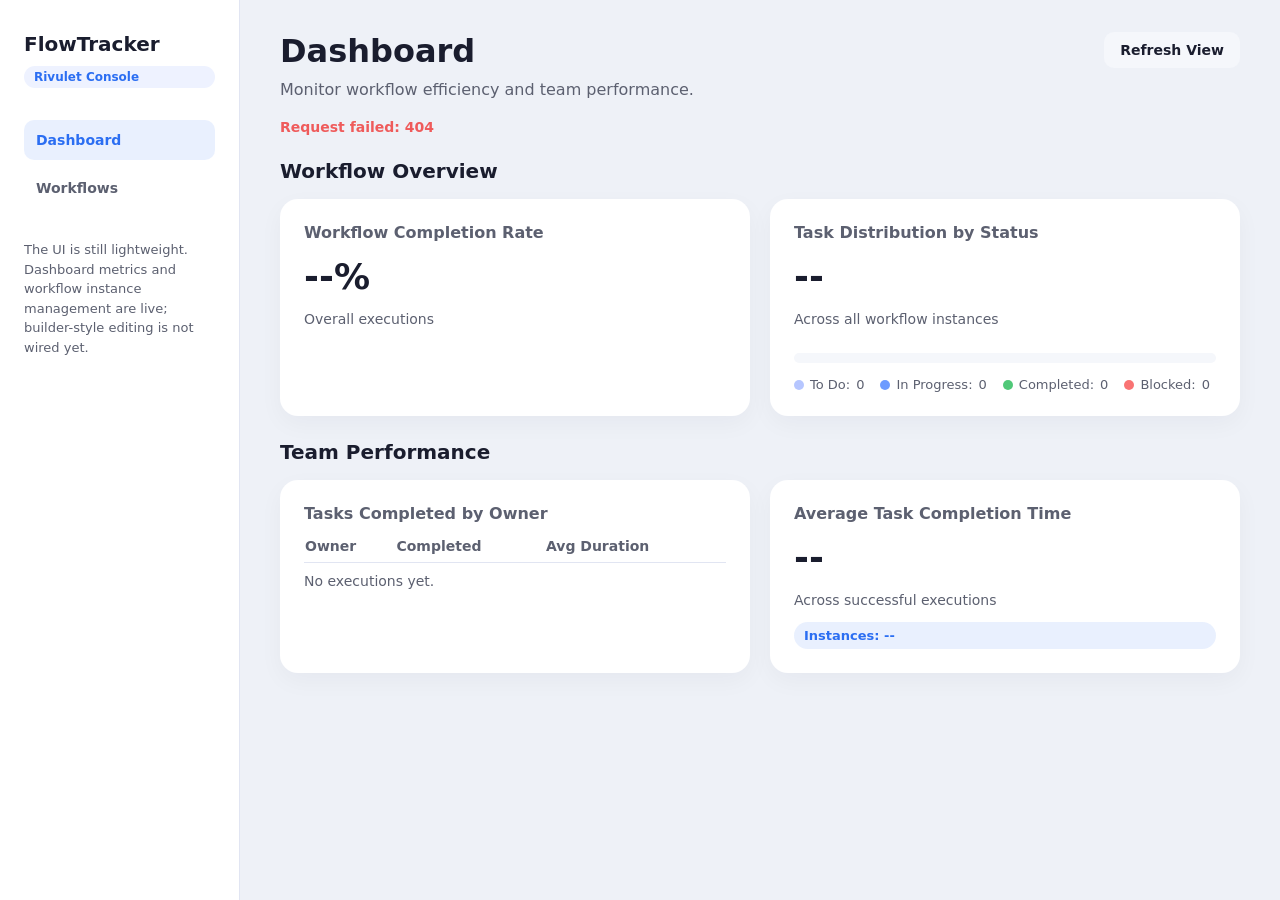
==== apps/frontend/index.html @ da8df1c7 "Add persisted workflows, run history, and schedules Introduce file-backed workflow versioning, persi" ====
<!DOCTYPE html>
<html lang="en">
  <head>
    <meta charset="utf-8" />
    <meta name="viewport" content="width=device-width, initial-scale=1" />
    <title>FlowTracker</title>
    <style>
      :root {
        color-scheme: light;
        font-family: "Inter", system-ui, -apple-system, BlinkMacSystemFont, "Segoe UI", sans-serif;
        --surface: #ffffff;
        --surface-muted: #f5f7fb;
        --surface-subtle: #eef2ff;
        --text-primary: #1a1d2e;
        --text-secondary: #5c6070;
        --accent: #2b6ef2;
        --accent-dark: #214ec4;
        --success: #20c08b;
        --danger: #ef5b5b;
        --warning: #c6821a;
        --border: #e1e5f2;
        --shadow: 0 8px 24px rgba(15, 23, 42, 0.04);
      }

      * {
        box-sizing: border-box;
      }

      body {
        margin: 0;
        background: #eef1f7;
        color: var(--text-primary);
      }

      button,
      input,
      textarea {
        font: inherit;
      }

      .app {
        display: grid;
        grid-template-columns: 240px 1fr;
        min-height: 100vh;
      }

      aside {
        padding: 32px 24px;
        background: var(--surface);
        border-right: 1px solid var(--border);
        display: flex;
        flex-direction: column;
        gap: 32px;
      }

      .logo {
        font-size: 20px;
        font-weight: 700;
      }

      .tag {
        display: inline-flex;
        align-items: center;
        border-radius: 999px;
        padding: 4px 10px;
        font-size: 12px;
        font-weight: 600;
        background: var(--surface-subtle);
        color: var(--accent);
      }

      nav {
        display: flex;
        flex-direction: column;
        gap: 8px;
      }

      .nav-button {
        border: 0;
        border-radius: 10px;
        padding: 12px;
        background: transparent;
        color: var(--text-secondary);
        text-align: left;
        font-weight: 600;
        cursor: pointer;
      }

      .nav-button.active {
        background: rgba(43, 110, 242, 0.1);
        color: var(--accent);
      }

      .nav-note {
        color: var(--text-secondary);
        font-size: 13px;
        line-height: 1.5;
      }

      .content {
        padding: 32px 40px;
        display: flex;
        flex-direction: column;
        gap: 24px;
      }

      header {
        display: flex;
        flex-direction: column;
        gap: 10px;
      }

      header h1 {
        margin: 0;
        font-size: 32px;
      }

      header p {
        margin: 0;
        color: var(--text-secondary);
      }

      .toolbar {
        display: flex;
        justify-content: space-between;
        align-items: flex-start;
        gap: 16px;
      }

      .toolbar-actions {
        display: flex;
        gap: 12px;
        align-items: center;
      }

      .view {
        display: none;
        flex-direction: column;
        gap: 24px;
      }

      .view.active {
        display: flex;
      }

      .section {
        display: flex;
        flex-direction: column;
        gap: 16px;
      }

      .section-title {
        display: flex;
        justify-content: space-between;
        align-items: center;
        gap: 12px;
      }

      .section-title h2 {
        margin: 0;
        font-size: 20px;
      }

      .card-grid {
        display: grid;
        gap: 20px;
        grid-template-columns: repeat(auto-fit, minmax(280px, 1fr));
      }

      .card {
        background: var(--surface);
        border-radius: 18px;
        padding: 24px;
        box-shadow: var(--shadow);
        display: flex;
        flex-direction: column;
        gap: 14px;
      }

      .card h3,
      .card h4 {
        margin: 0;
      }

      .card h3 {
        font-size: 16px;
        color: var(--text-secondary);
        font-weight: 600;
      }

      .metric {
        font-size: 36px;
        font-weight: 700;
      }

      .trend {
        display: inline-flex;
        align-items: center;
        gap: 4px;
        font-size: 14px;
        font-weight: 600;
      }

      .trend.positive {
        color: var(--success);
      }

      .trend.negative {
        color: var(--danger);
      }

      .distribution-bar {
        margin-top: 12px;
        height: 10px;
        background: var(--surface-muted);
        border-radius: 999px;
        overflow: hidden;
        display: flex;
      }

      .distribution-segment {
        height: 100%;
      }

      .segment-todo {
        background: #b6c6ff;
      }

      .segment-in-progress {
        background: #6d9bff;
      }

      .segment-completed {
        background: #50c878;
      }

      .segment-blocked {
        background: #f97373;
      }

      .distribution-legend {
        display: flex;
        gap: 16px;
        flex-wrap: wrap;
        font-size: 13px;
      }

      .legend-item {
        display: flex;
        align-items: center;
        gap: 6px;
        color: var(--text-secondary);
      }

      .legend-color {
        width: 10px;
        height: 10px;
        border-radius: 50%;
      }

      .status-pill {
        display: inline-flex;
        align-items: center;
        gap: 6px;
        font-size: 13px;
        padding: 6px 10px;
        border-radius: 999px;
        font-weight: 600;
        background: rgba(43, 110, 242, 0.1);
        color: var(--accent);
      }

      .status-pill.success {
        background: rgba(32, 192, 139, 0.12);
        color: var(--success);
      }

      .status-pill.danger {
        background: rgba(239, 91, 91, 0.12);
        color: var(--danger);
      }

      .status-pill.warning {
        background: rgba(198, 130, 26, 0.14);
        color: var(--warning);
      }

      .timestamp,
      .subtext {
        color: var(--text-secondary);
        font-size: 14px;
      }

      .error {
        color: var(--danger);
        font-size: 14px;
        font-weight: 600;
      }

      .helper {
        color: var(--text-secondary);
        font-size: 13px;
        line-height: 1.5;
      }

      .button-row {
        display: flex;
        gap: 10px;
        flex-wrap: wrap;
      }

      button {
        cursor: pointer;
        background: var(--accent);
        color: var(--surface);
        border: none;
        border-radius: 10px;
        padding: 10px 16px;
        font-size: 14px;
        font-weight: 600;
        transition: background 0.2s ease-in-out;
      }

      button:hover {
        background: var(--accent-dark);
      }

      button.secondary {
        background: var(--surface-muted);
        color: var(--text-primary);
      }

      button.secondary:hover {
        background: #e8ebf5;
      }

      button.danger {
        background: var(--danger);
      }

      button.danger:hover {
        background: #d44a4a;
      }

      button:disabled {
        opacity: 0.6;
        cursor: not-allowed;
      }

      table {
        width: 100%;
        border-collapse: collapse;
        font-size: 14px;
      }

      th {
        text-align: left;
        color: var(--text-secondary);
        font-weight: 600;
        padding-bottom: 8px;
      }

      td {
        padding: 10px 0;
        border-top: 1px solid var(--border);
        vertical-align: top;
      }

      .list {
        display: flex;
        flex-direction: column;
        gap: 10px;
      }

      .list-item {
        border: 1px solid var(--border);
        border-radius: 14px;
        background: var(--surface);
        padding: 14px 16px;
        display: flex;
        justify-content: space-between;
        align-items: flex-start;
        gap: 12px;
        cursor: pointer;
      }

      .list-item.selected {
        border-color: var(--accent);
        background: rgba(43, 110, 242, 0.06);
      }

      .list-item-title {
        margin: 0;
        font-size: 15px;
        font-weight: 700;
      }

      .list-item-meta {
        color: var(--text-secondary);
        font-size: 13px;
        margin-top: 4px;
        word-break: break-all;
      }

      .stack {
        display: flex;
        flex-direction: column;
        gap: 10px;
      }

      .split-layout {
        display: grid;
        grid-template-columns: minmax(320px, 0.95fr) minmax(360px, 1.05fr);
        gap: 20px;
      }

      .field {
        display: flex;
        flex-direction: column;
        gap: 8px;
      }

      .field label {
        font-size: 13px;
        font-weight: 600;
        color: var(--text-secondary);
      }

      input,
      textarea {
        width: 100%;
        border: 1px solid var(--border);
        border-radius: 10px;
        padding: 10px 12px;
        background: var(--surface);
        color: var(--text-primary);
      }

      textarea,
      pre {
        min-height: 220px;
      }

      pre {
        margin: 0;
        border-radius: 12px;
        background: #111827;
        color: #e5eefc;
        padding: 16px;
        overflow: auto;
        font-size: 13px;
        line-height: 1.5;
      }

      .detail-grid {
        display: grid;
        grid-template-columns: repeat(auto-fit, minmax(180px, 1fr));
        gap: 12px;
      }

      .detail-stat {
        border: 1px solid var(--border);
        border-radius: 12px;
        padding: 12px;
        background: var(--surface-muted);
      }

      .detail-stat strong {
        display: block;
        font-size: 18px;
        margin-top: 4px;
      }

      .detail-stat code {
        font-size: 12px;
        word-break: break-all;
      }

      .empty-state {
        border: 1px dashed var(--border);
        border-radius: 14px;
        padding: 18px;
        color: var(--text-secondary);
        background: var(--surface-muted);
      }

      .status-stack {
        display: flex;
        gap: 10px;
        align-items: center;
        flex-wrap: wrap;
      }

      .result-grid {
        display: grid;
        grid-template-columns: repeat(auto-fit, minmax(220px, 1fr));
        gap: 12px;
      }

      .result-card {
        border: 1px solid var(--border);
        border-radius: 12px;
        padding: 14px;
        background: var(--surface);
        display: flex;
        flex-direction: column;
        gap: 8px;
      }

      .result-card h4 {
        margin: 0;
        font-size: 14px;
      }

      .result-card .meta {
        color: var(--text-secondary);
        font-size: 12px;
      }

      .result-card code {
        font-size: 12px;
        word-break: break-all;
      }

      .mini-pre {
        min-height: 0;
        max-height: 220px;
        font-size: 12px;
      }

      @media (max-width: 1080px) {
        .split-layout {
          grid-template-columns: 1fr;
        }
      }

      @media (max-width: 960px) {
        .app {
          grid-template-columns: 1fr;
        }

        aside {
          flex-direction: column;
        }

        .content {
          padding: 24px;
        }

        .toolbar {
          flex-direction: column;
          align-items: stretch;
        }

        .toolbar-actions {
          justify-content: flex-start;
          flex-wrap: wrap;
        }
      }
    </style>
  </head>
  <body>
    <div class="app">
      <aside>
        <div class="stack">
          <div class="logo">FlowTracker</div>
          <span class="tag">Rivulet Console</span>
        </div>
        <nav>
          <button class="nav-button active" type="button" data-view="dashboard">Dashboard</button>
          <button class="nav-button" type="button" data-view="workflows">Workflows</button>
        </nav>
        <div class="nav-note">
          The UI is still lightweight. Dashboard metrics and workflow instance management are live;
          builder-style editing is not wired yet.
        </div>
      </aside>

      <main class="content">
        <header>
          <div class="toolbar">
            <div class="stack">
              <h1 id="pageTitle">Dashboard</h1>
              <p id="pageSubtitle">Monitor workflow efficiency and team performance.</p>
            </div>
            <div class="toolbar-actions">
              <button type="button" class="secondary" id="refreshCurrentView">Refresh View</button>
            </div>
          </div>
          <p class="timestamp" id="lastUpdated"></p>
          <p class="error" id="errorMessage" hidden></p>
        </header>

        <section class="view active" id="view-dashboard">
          <section class="section">
            <div class="section-title">
              <h2>Workflow Overview</h2>
            </div>
            <div class="card-grid">
              <div class="card">
                <h3>Workflow Completion Rate</h3>
                <span class="metric" id="completionRate">--%</span>
                <span class="subtext">
                  Overall executions
                  <span class="trend positive" id="completionTrend" hidden></span>
                </span>
              </div>
              <div class="card">
                <h3>Task Distribution by Status</h3>
                <span class="metric" id="totalTasks">--</span>
                <span class="subtext">Across all workflow instances</span>
                <div class="distribution-bar" id="taskDistributionBar"></div>
                <div class="distribution-legend">
                  <div class="legend-item">
                    <span class="legend-color segment-todo"></span>
                    To Do: <span data-status="todo">0</span>
                  </div>
                  <div class="legend-item">
                    <span class="legend-color segment-in-progress"></span>
                    In Progress: <span data-status="in_progress">0</span>
                  </div>
                  <div class="legend-item">
                    <span class="legend-color segment-completed"></span>
                    Completed: <span data-status="completed">0</span>
                  </div>
                  <div class="legend-item">
                    <span class="legend-color segment-blocked"></span>
                    Blocked: <span data-status="blocked">0</span>
                  </div>
                </div>
              </div>
            </div>
          </section>

          <section class="section">
            <div class="section-title">
              <h2>Team Performance</h2>
            </div>
            <div class="card-grid">
              <div class="card">
                <h3>Tasks Completed by Owner</h3>
                <table>
                  <thead>
                    <tr>
                      <th>Owner</th>
                      <th>Completed</th>
                      <th>Avg Duration</th>
                    </tr>
                  </thead>
                  <tbody id="teamTableBody">
                    <tr>
                      <td colspan="3" class="subtext">No executions yet.</td>
                    </tr>
                  </tbody>
                </table>
              </div>
              <div class="card">
                <h3>Average Task Completion Time</h3>
                <span class="metric" id="averageCompletion">--</span>
                <span class="subtext">
                  Across successful executions
                  <span class="trend negative" id="averageTrend" hidden></span>
                </span>
                <div class="status-pill" id="instanceSummary">Instances: --</div>
              </div>
            </div>
          </section>
        </section>

        <section class="view" id="view-workflows">
          <section class="section">
            <div class="section-title">
              <h2>Workflow Files And Instances</h2>
              <span class="helper">Create managed instances from files in <code>data/workflows</code>.</span>
            </div>

            <div class="split-layout">
              <div class="stack">
                <div class="card">
                  <div class="section-title">
                    <h3>Available Workflow Files</h3>
                    <button type="button" class="secondary" id="refreshWorkflows">Refresh Files</button>
                  </div>
                  <div class="helper">
                    These files are discovered from the backend at runtime. Selecting one will prefill
                    the instance creation form.
                  </div>
                  <div class="list" id="workflowFilesList">
                    <div class="empty-state">Loading workflow files...</div>
                  </div>
                </div>

                <div class="card">
                  <h3>Create Instance</h3>
                  <div class="field">
                    <label for="workflowPathInput">Workflow File Path</label>
                    <input
                      id="workflowPathInput"
                      type="text"
                      placeholder="data/workflows/template_http_to_ollama.json"
                    />
                  </div>
                  <div class="button-row">
                    <button type="button" id="createInstanceButton">Create Instance</button>
                  </div>
                </div>

                <div class="card">
                  <div class="section-title">
                    <h3>Schedules</h3>
                    <button type="button" class="secondary" id="refreshSchedules">Refresh Schedules</button>
                  </div>
                  <div class="helper">
                    Create interval schedules for persisted workflows. Scheduled runs are written to run history.
                  </div>
                  <div class="field">
                    <label for="scheduleWorkflowIdInput">Persisted Workflow ID</label>
                    <input id="scheduleWorkflowIdInput" type="text" placeholder="daily-report" />
                  </div>
                  <div class="detail-grid">
                    <div class="field">
                      <label for="scheduleVersionInput">Version</label>
                      <input id="scheduleVersionInput" type="number" min="0" placeholder="0 = active" />
                    </div>
                    <div class="field">
                      <label for="scheduleIntervalInput">Interval Seconds</label>
                      <input id="scheduleIntervalInput" type="number" min="1" value="3600" />
                    </div>
                  </div>
                  <div class="field">
                    <label for="schedulePayloadInput">Schedule Input</label>
                    <textarea id="schedulePayloadInput" placeholder='{"start":[{"trigger":"schedule"}]}'></textarea>
                  </div>
                  <div class="button-row">
                    <button type="button" id="createScheduleButton">Create Schedule</button>
                  </div>
                  <div class="list" id="schedulesList">
                    <div class="empty-state">No schedules yet.</div>
                  </div>
                </div>

                <div class="card">
                  <div class="section-title">
                    <h3>Enqueue Input</h3>
                    <button type="button" class="secondary" id="loadSampleInputButton">Load Sample</button>
                  </div>
                  <div class="helper">
                    Send JSON in the API shape expected by <code>/instances/:id/enqueue</code>:
                    <code>{ "data": { "nodeId": [{...}] } }</code>
                  </div>
                  <div class="field">
                    <label for="enqueuePayloadInput">Payload</label>
                    <textarea id="enqueuePayloadInput" placeholder='{"data":{"echo1":[{"message":"hello"}]}}'></textarea>
                  </div>
                  <div class="button-row">
                    <button type="button" id="enqueueButton">Enqueue Run</button>
                  </div>
                </div>
              </div>

              <div class="stack">
                <div class="card">
                  <div class="section-title">
                    <h3>Instances</h3>
                    <button type="button" class="secondary" id="refreshInstances">Refresh Instances</button>
                  </div>
                  <div class="list" id="instancesList">
                    <div class="empty-state">No instances yet.</div>
                  </div>
                </div>

                <div class="card">
                  <div class="section-title">
                    <h3>Selected Instance</h3>
                    <div class="button-row">
                      <button type="button" class="secondary" id="refreshLogsButton">Refresh Logs</button>
                      <button type="button" class="danger" id="stopInstanceButton">Stop Instance</button>
                    </div>
                  </div>

                  <div id="instanceDetail">
                    <div class="empty-state">Select an instance to inspect state and logs.</div>
                  </div>
                </div>
              </div>
            </div>
          </section>
        </section>
      </main>
    </div>

    <script>
      const state = {
        currentView: "dashboard",
        workflowFiles: [],
        instances: [],
        schedules: [],
        selectedWorkflowPath: "",
        selectedInstanceId: "",
        selectedInstanceDetail: null,
        selectedInstanceLogs: [],
        selectedInstanceRuns: [],
        executionMonitor: null,
      };

      const viewMeta = {
        dashboard: {
          title: "Dashboard",
          subtitle: "Monitor workflow efficiency and team performance.",
        },
        workflows: {
          title: "Workflows",
          subtitle: "Create workflow instances, inspect state, and tail execution logs.",
        },
      };

      const completionRateEl = document.getElementById("completionRate");
      const completionTrendEl = document.getElementById("completionTrend");
      const totalTasksEl = document.getElementById("totalTasks");
      const averageCompletionEl = document.getElementById("averageCompletion");
      const averageTrendEl = document.getElementById("averageTrend");
      const distributionBarEl = document.getElementById("taskDistributionBar");
      const teamTableBody = document.getElementById("teamTableBody");
      const instanceSummaryEl = document.getElementById("instanceSummary");
      const lastUpdatedEl = document.getElementById("lastUpdated");
      const errorMessageEl = document.getElementById("errorMessage");
      const pageTitleEl = document.getElementById("pageTitle");
      const pageSubtitleEl = document.getElementById("pageSubtitle");
      const workflowFilesListEl = document.getElementById("workflowFilesList");
      const workflowPathInputEl = document.getElementById("workflowPathInput");
      const scheduleWorkflowIdInputEl = document.getElementById("scheduleWorkflowIdInput");
      const scheduleVersionInputEl = document.getElementById("scheduleVersionInput");
      const scheduleIntervalInputEl = document.getElementById("scheduleIntervalInput");
      const schedulePayloadInputEl = document.getElementById("schedulePayloadInput");
      const schedulesListEl = document.getElementById("schedulesList");
      const enqueuePayloadInputEl = document.getElementById("enqueuePayloadInput");
      const instancesListEl = document.getElementById("instancesList");
      const instanceDetailEl = document.getElementById("instanceDetail");
      const stopInstanceButton = document.getElementById("stopInstanceButton");
      const refreshLogsButton = document.getElementById("refreshLogsButton");
      const enqueueButton = document.getElementById("enqueueButton");

      function showError(message) {
        if (!message) {
          errorMessageEl.hidden = true;
          errorMessageEl.textContent = "";
          return;
        }
        errorMessageEl.hidden = false;
        errorMessageEl.textContent = message;
      }

      async function apiJSON(path, options = {}) {
        const response = await fetch(path, {
          headers: { "Content-Type": "application/json" },
          ...options,
        });
        if (!response.ok) {
          throw new Error(`Request failed: ${response.status}`);
        }
        const payload = await response.json();
        if (!payload.success) {
          throw new Error(payload.error || "Unknown API response");
        }
        return payload.data;
      }

      function setActiveView(view) {
        state.currentView = view;
        document.querySelectorAll(".nav-button").forEach((button) => {
          button.classList.toggle("active", button.dataset.view === view);
        });
        document.querySelectorAll(".view").forEach((section) => {
          section.classList.toggle("active", section.id === `view-${view}`);
        });
        pageTitleEl.textContent = viewMeta[view].title;
        pageSubtitleEl.textContent = viewMeta[view].subtitle;
        showError("");
      }

      function formatTrend(element, value) {
        if (!element) return;
        if (!value || value === 0) {
          element.hidden = true;
          element.textContent = "";
          element.classList.remove("positive", "negative");
          return;
        }
        const formatted = `${value > 0 ? "↑" : "↓"} ${Math.abs(value).toFixed(1)}%`;
        element.textContent = formatted;
        element.hidden = false;
        element.classList.toggle("positive", value > 0);
        element.classList.toggle("negative", value < 0);
      }

      function formatDuration(seconds) {
        if (!seconds || seconds <= 0) {
          return "--";
        }
        const days = seconds / 86400;
        if (days >= 1) {
          return `${days.toFixed(1)} Days`;
        }
        const hours = seconds / 3600;
        if (hours >= 1) {
          return `${hours.toFixed(1)} Hrs`;
        }
        const minutes = seconds / 60;
        if (minutes >= 1) {
          return `${minutes.toFixed(0)} Min`;
        }
        return `${seconds.toFixed(0)} Sec`;
      }

      function formatInterval(seconds) {
        if (!seconds || seconds <= 0) {
          return "--";
        }
        if (seconds % 86400 === 0) {
          return `${seconds / 86400}d`;
        }
        if (seconds % 3600 === 0) {
          return `${seconds / 3600}h`;
        }
        if (seconds % 60 === 0) {
          return `${seconds / 60}m`;
        }
        return `${seconds}s`;
      }

      function formatTimestamp(value) {
        if (!value || String(value).startsWith("0001-")) {
          return "--";
        }
        return new Date(value).toLocaleString();
      }

      function escapeHTML(value) {
        return String(value ?? "")
          .replaceAll("&", "&amp;")
          .replaceAll("<", "&lt;")
          .replaceAll(">", "&gt;")
          .replaceAll('"', "&quot;")
          .replaceAll("'", "&#39;");
      }

      function prettyJSON(value) {
        return escapeHTML(JSON.stringify(value ?? {}, null, 2));
      }

      function workflowNodeMap(workflow) {
        const map = new Map();
        const nodes = workflow?.nodes || [];
        nodes.forEach((node) => {
          map.set(String(node.id), node);
        });
        return map;
      }

      function renderNodeItemsMap(itemsMap, workflow) {
        const entries = Object.entries(itemsMap || {});
        if (entries.length === 0) {
          return '<div class="empty-state">No node data available.</div>';
        }

        const nodes = workflowNodeMap(workflow);
        return `
          <div class="result-grid">
            ${entries
              .map(([nodeId, items]) => {
                const node = nodes.get(String(nodeId));
                const itemCount = Array.isArray(items) ? items.length : 0;
                const preview = itemCount > 0 ? items[0] : {};
                return `
                  <div class="result-card">
                    <h4>${escapeHTML(node?.name || nodeId)}</h4>
                    <div class="meta">${escapeHTML(node?.type || "node")} · ${itemCount} item${itemCount === 1 ? "" : "s"}</div>
                    <code>${escapeHTML(nodeId)}</code>
                    <pre class="mini-pre">${prettyJSON(preview)}</pre>
                  </div>
                `;
              })
              .join("")}
          </div>
        `;
      }

      function renderTaskDistribution(taskStatus) {
        const totals = taskStatus || {};
        const total =
          (totals.todo || 0) +
          (totals.in_progress || 0) +
          (totals.completed || 0) +
          (totals.blocked || 0);

        ["todo", "in_progress", "completed", "blocked"].forEach((key) => {
          const el = document.querySelector(`[data-status="${key}"]`);
          if (el) {
            el.textContent = totals[key] ?? 0;
          }
        });

        distributionBarEl.innerHTML = "";
        if (total === 0) {
          const empty = document.createElement("div");
          empty.className = "distribution-segment segment-todo";
          empty.style.width = "100%";
          distributionBarEl.appendChild(empty);
          return;
        }

        const config = [
          ["todo", "segment-todo"],
          ["in_progress", "segment-in-progress"],
          ["completed", "segment-completed"],
          ["blocked", "segment-blocked"],
        ];

        config.forEach(([key, className]) => {
          const value = totals[key] || 0;
          if (value === 0) {
            return;
          }
          const segment = document.createElement("div");
          segment.className = `distribution-segment ${className}`;
          segment.style.width = `${(value / total) * 100}%`;
          distributionBarEl.appendChild(segment);
        });
      }

      function renderTeamPerformance(teamPerformance) {
        teamTableBody.innerHTML = "";
        if (!teamPerformance || teamPerformance.length === 0) {
          const row = document.createElement("tr");
          const cell = document.createElement("td");
          cell.colSpan = 3;
          cell.className = "subtext";
          cell.textContent = "No executions yet.";
          row.appendChild(cell);
          teamTableBody.appendChild(row);
          return;
        }

        teamPerformance.forEach((member) => {
          const row = document.createElement("tr");
          const owner = document.createElement("td");
          owner.textContent = member.name;
          const completed = document.createElement("td");
          completed.textContent = member.tasks_completed;
          const avg = document.createElement("td");
          avg.textContent = formatDuration(member.average_duration_seconds);
          row.appendChild(owner);
          row.appendChild(completed);
          row.appendChild(avg);
          teamTableBody.appendChild(row);
        });
      }

      function statusClass(stateValue) {
        if (stateValue === "running") return "success";
        if (stateValue === "stopped") return "danger";
        return "";
      }

      function executionStatusMeta(instance) {
        if (!instance) {
          return { label: "idle", className: "", detail: "" };
        }

        if (instance.is_executing || instance.execution_status?.is_executing) {
          const startedAt = instance.execution_status?.started_at
            ? new Date(instance.execution_status.started_at).toLocaleTimeString()
            : "";
          return {
            label: "executing",
            className: "success",
            detail: startedAt ? `since ${startedAt}` : "",
          };
        }

        if ((instance.queue_length || instance.stats?.queue_length || 0) > 0) {
          const queued = instance.queue_length || instance.stats?.queue_length || 0;
          return {
            label: `queued ${queued}`,
            className: "warning",
            detail: "waiting for worker",
          };
        }

        return {
          label: instance.state || "idle",
          className: statusClass(instance.state),
          detail: "",
        };
      }

      function runStatusClass(status) {
        if (status === "succeeded") return "success";
        if (status === "failed") return "danger";
        if (status === "running") return "warning";
        return "";
      }

      function scheduleStatusClass(schedule) {
        if (schedule.running) return "warning";
        if (schedule.enabled) return "success";
        return "danger";
      }

      function scheduleStatusLabel(schedule) {
        if (schedule.running) return "running";
        return schedule.enabled ? "enabled" : "paused";
      }

      function renderRunHistory(runs) {
        if (!runs || runs.length === 0) {
          return '<div class="empty-state">No persisted runs recorded for this workflow yet.</div>';
        }

        return `
          <div class="result-grid">
            ${runs
              .map((run) => {
                const startedAt = run.started_at ? new Date(run.started_at).toLocaleString() : "--";
                const eventCount = Array.isArray(run.events) ? run.events.length : 0;
                return `
                  <div class="result-card">
                    <div class="status-stack">
                      <span class="status-pill ${runStatusClass(run.status)}">${escapeHTML(run.status || "unknown")}</span>
                      <span class="meta">${escapeHTML(run.source || "run")} · ${escapeHTML(run.trigger || "manual")}</span>
                    </div>
                    <h4>${escapeHTML(run.workflow_name || run.workflow_id || run.id)}</h4>
                    <code>${escapeHTML(run.id)}</code>
                    <div class="meta">Started ${escapeHTML(startedAt)}</div>
                    <div class="meta">${escapeHTML(String(run.duration_ms ?? 0))} ms · ${eventCount} event${eventCount === 1 ? "" : "s"}</div>
                    ${
                      run.error
                        ? `<div class="error">${escapeHTML(run.error)}</div>`
                        : `<pre class="mini-pre">${prettyJSON(run.result || {})}</pre>`
                    }
                    <div class="button-row">
                      <button type="button" class="secondary" data-replay-run="${escapeHTML(run.id)}">Replay Run</button>
                    </div>
                  </div>
                `;
              })
              .join("")}
          </div>
        `;
      }

      function stopExecutionMonitor() {
        if (state.executionMonitor?.timerId) {
          clearTimeout(state.executionMonitor.timerId);
        }
        state.executionMonitor = null;
      }

      function startExecutionMonitor(instanceId, targetTotalExecutions) {
        stopExecutionMonitor();
        state.executionMonitor = {
          instanceId,
          targetTotalExecutions,
          timerId: null,
        };
        queueExecutionPoll(800);
      }

      function queueExecutionPoll(delayMs) {
        if (!state.executionMonitor) {
          return;
        }
        state.executionMonitor.timerId = setTimeout(() => {
          void pollExecutionMonitor();
        }, delayMs);
      }

      function selectWorkflow(path) {
        state.selectedWorkflowPath = path;
        workflowPathInputEl.value = path || "";
        const workflow = state.workflowFiles.find((item) => item.path === path);
        if (workflow) {
          scheduleWorkflowIdInputEl.value = workflow.workflow_id || "";
          enqueuePayloadInputEl.value = JSON.stringify(
            { data: workflow.sample_data || {} },
            null,
            2
          );
          schedulePayloadInputEl.value = JSON.stringify(workflow.sample_data || {}, null, 2);
        }
        renderWorkflowFiles();
      }

      function selectInstance(id) {
        state.selectedInstanceId = id;
        renderInstances();
        void guarded(fetchInstanceDetail);
      }

      function renderWorkflowFiles() {
        workflowFilesListEl.innerHTML = "";
        if (state.workflowFiles.length === 0) {
          workflowFilesListEl.innerHTML = '<div class="empty-state">No workflow files found.</div>';
          return;
        }

        state.workflowFiles.forEach((workflow) => {
          const item = document.createElement("button");
          item.type = "button";
          item.className = "list-item";
          if (workflow.path === state.selectedWorkflowPath) {
            item.classList.add("selected");
          }
          item.innerHTML = `
            <div>
              <p class="list-item-title">${workflow.name || workflow.file_name}</p>
              <div class="list-item-meta">${workflow.path}</div>
              <div class="list-item-meta">${workflow.node_count || 0} nodes</div>
            </div>
            <span class="status-pill ${workflow.active ? "success" : ""}">
              ${workflow.active ? "active" : "file"}
            </span>
          `;
          item.addEventListener("click", () => selectWorkflow(workflow.path));
          workflowFilesListEl.appendChild(item);
        });
      }

      function renderInstances() {
        instancesListEl.innerHTML = "";
        if (state.instances.length === 0) {
          instancesListEl.innerHTML = '<div class="empty-state">No instances yet.</div>';
          return;
        }

        state.instances.forEach((instance) => {
          const item = document.createElement("button");
          item.type = "button";
          item.className = "list-item";
          if (instance.id === state.selectedInstanceId) {
            item.classList.add("selected");
          }
          item.innerHTML = `
            <div>
              <p class="list-item-title">${instance.name || instance.id}</p>
              <div class="list-item-meta">${instance.workflow_path || "No workflow path"}</div>
              ${executionStatusMeta(instance).detail ? `<div class="list-item-meta">${executionStatusMeta(instance).detail}</div>` : ""}
            </div>
            <span class="status-pill ${executionStatusMeta(instance).className}">${executionStatusMeta(instance).label}</span>
          `;
          item.addEventListener("click", () => selectInstance(instance.id));
          instancesListEl.appendChild(item);
        });
      }

      function renderSchedules() {
        schedulesListEl.innerHTML = "";
        if (state.schedules.length === 0) {
          schedulesListEl.innerHTML = '<div class="empty-state">No schedules yet.</div>';
          return;
        }

        state.schedules.forEach((schedule) => {
          const item = document.createElement("div");
          item.className = "list-item";
          item.innerHTML = `
            <div>
              <p class="list-item-title">${escapeHTML(schedule.workflow_id || schedule.id)}</p>
              <div class="list-item-meta">Every ${escapeHTML(formatInterval(schedule.interval_seconds))} · version ${escapeHTML(String(schedule.workflow_version || "active"))}</div>
              <div class="list-item-meta">Next run: ${escapeHTML(formatTimestamp(schedule.next_run_at))}</div>
              ${
                schedule.last_run_id
                  ? `<div class="list-item-meta">Last: ${escapeHTML(schedule.last_status || "unknown")} · ${escapeHTML(schedule.last_run_id)}</div>`
                  : ""
              }
              ${schedule.last_error ? `<div class="error">${escapeHTML(schedule.last_error)}</div>` : ""}
            </div>
            <div class="stack">
              <span class="status-pill ${scheduleStatusClass(schedule)}">${scheduleStatusLabel(schedule)}</span>
              <div class="button-row">
                ${
                  schedule.enabled
                    ? `<button type="button" class="secondary" data-pause-schedule="${escapeHTML(schedule.id)}">Pause</button>`
                    : `<button type="button" class="secondary" data-resume-schedule="${escapeHTML(schedule.id)}">Resume</button>`
                }
                <button type="button" class="danger" data-delete-schedule="${escapeHTML(schedule.id)}">Delete</button>
              </div>
            </div>
          `;
          schedulesListEl.appendChild(item);
        });

        schedulesListEl.querySelectorAll("[data-pause-schedule]").forEach((button) => {
          button.addEventListener("click", () => {
            void guarded(() => pauseSchedule(button.dataset.pauseSchedule));
          });
        });
        schedulesListEl.querySelectorAll("[data-resume-schedule]").forEach((button) => {
          button.addEventListener("click", () => {
            void guarded(() => resumeSchedule(button.dataset.resumeSchedule));
          });
        });
        schedulesListEl.querySelectorAll("[data-delete-schedule]").forEach((button) => {
          button.addEventListener("click", () => {
            void guarded(() => deleteSchedule(button.dataset.deleteSchedule));
          });
        });
      }

      function renderInstanceDetail(instance, logs, runs) {
        if (!instance) {
          state.selectedInstanceDetail = null;
          state.selectedInstanceLogs = [];
          state.selectedInstanceRuns = [];
          instanceDetailEl.innerHTML =
            '<div class="empty-state">Select an instance to inspect state and logs.</div>';
          stopInstanceButton.disabled = true;
          refreshLogsButton.disabled = true;
          enqueueButton.disabled = true;
          return;
        }

        stopInstanceButton.disabled = false;
        refreshLogsButton.disabled = false;
        enqueueButton.disabled = false;
        state.selectedInstanceDetail = instance;
        state.selectedInstanceLogs = logs || [];
        state.selectedInstanceRuns = runs || [];
        const createdAt = instance.created_at
          ? new Date(instance.created_at * 1000).toLocaleString()
          : "--";
        const stats = instance.stats || {};
        const workflow = instance.workflow || {};
        const lastExecution = instance.last_execution || {};
        const executionStatus = instance.execution_status || {};
        const monitor =
          state.executionMonitor && state.executionMonitor.instanceId === instance.id
            ? state.executionMonitor
            : null;
        const lastRunStarted = lastExecution.started_at
          ? new Date(lastExecution.started_at).toLocaleString()
          : "--";
        const lastRunFinished = lastExecution.finished_at
          ? new Date(lastExecution.finished_at).toLocaleString()
          : "--";
        let liveStatusLabel = "idle";
        let liveStatusClass = statusClass(instance.state);
        let liveStatusDetail = "No execution is currently running.";
        if (executionStatus.is_executing) {
          liveStatusLabel = "executing";
          liveStatusClass = "success";
          liveStatusDetail = executionStatus.started_at
            ? `Started ${new Date(executionStatus.started_at).toLocaleString()}`
            : "Execution in progress.";
        } else if (
          monitor &&
          (stats.total_executions ?? 0) < monitor.targetTotalExecutions
        ) {
          liveStatusLabel = "waiting";
          liveStatusClass = "warning";
          liveStatusDetail = "Input accepted. Waiting for the next execution result.";
        } else if ((stats.queue_length ?? 0) > 0) {
          liveStatusLabel = `queued ${stats.queue_length}`;
          liveStatusClass = "warning";
          liveStatusDetail = "Execution is queued but not running yet.";
        }
        instanceDetailEl.innerHTML = `
          <div class="stack">
            <div class="status-stack">
              <span class="status-pill ${liveStatusClass}">${liveStatusLabel}</span>
              <span class="helper">${liveStatusDetail}</span>
            </div>
            <div class="detail-grid">
              <div class="detail-stat">
                <div class="helper">Instance ID</div>
                <strong>${instance.id}</strong>
              </div>
              <div class="detail-stat">
                <div class="helper">State</div>
                <strong>${instance.state || "--"}</strong>
              </div>
              <div class="detail-stat">
                <div class="helper">Created</div>
                <strong>${createdAt}</strong>
              </div>
              <div class="detail-stat">
                <div class="helper">Executions</div>
                <strong>${stats.total_executions ?? 0}</strong>
              </div>
              <div class="detail-stat">
                <div class="helper">Workflow</div>
                <strong>${workflow.name || "--"}</strong>
                <code>${workflow.id || ""}</code>
              </div>
              <div class="detail-stat">
                <div class="helper">Queue</div>
                <strong>${stats.queue_length ?? 0}</strong>
              </div>
            </div>
            <div class="field">
              <label>Workflow Path</label>
              <input type="text" value="${instance.workflow_path || ""}" readonly />
            </div>
            <div class="field">
              <label>Latest Execution Summary</label>
              <div class="result-grid">
                <div class="result-card">
                  <h4>Execution ID</h4>
                  <code>${escapeHTML(lastExecution.execution_id || "none yet")}</code>
                </div>
                <div class="result-card">
                  <h4>Started</h4>
                  <div class="meta">${escapeHTML(lastRunStarted)}</div>
                </div>
                <div class="result-card">
                  <h4>Finished</h4>
                  <div class="meta">${escapeHTML(lastRunFinished)}</div>
                </div>
                <div class="result-card">
                  <h4>Duration</h4>
                  <div class="meta">${escapeHTML(String(lastExecution.duration_ms ?? 0))} ms</div>
                </div>
              </div>
            </div>
            <div class="field">
              <label>Latest Execution Output</label>
              ${
                lastExecution.error
                  ? `<div class="empty-state">Execution failed: ${escapeHTML(lastExecution.error)}</div>`
                  : renderNodeItemsMap(lastExecution.result || {}, workflow)
              }
            </div>
            <div class="field">
              <label>Latest Execution Input</label>
              ${renderNodeItemsMap(lastExecution.input || {}, workflow)}
            </div>
            <div class="field">
              <label>Latest Execution Raw JSON</label>
              <pre>${prettyJSON({
                execution_id: lastExecution.execution_id || null,
                status: lastExecution.status || null,
                workflow_id: lastExecution.workflow_id || null,
                workflow_version: lastExecution.workflow_version || null,
                started_at: lastExecution.started_at || null,
                finished_at: lastExecution.finished_at || null,
                duration_ms: lastExecution.duration_ms ?? 0,
                error: lastExecution.error || null,
                events: lastExecution.events || [],
                input: lastExecution.input || {},
                result: lastExecution.result || {},
              })}</pre>
            </div>
            <div class="field">
              <label>Recent Persisted Runs</label>
              ${renderRunHistory(runs || [])}
            </div>
            <div class="field">
              <label>Execution Logs</label>
              <pre>${escapeHTML(logs && logs.length ? logs.join("\n") : "No logs yet.")}</pre>
            </div>
          </div>
        `;

        instanceDetailEl.querySelectorAll("[data-replay-run]").forEach((button) => {
          button.addEventListener("click", () => {
            void guarded(() => replayRun(button.dataset.replayRun));
          });
        });
      }

      async function fetchMetrics() {
        const data = await apiJSON("/dashboard/metrics");
        const metrics = data.metrics;
        completionRateEl.textContent = `${(metrics.workflow_completion_rate || 0).toFixed(0)}%`;
        totalTasksEl.textContent = metrics.total_tasks ?? 0;
        averageCompletionEl.textContent = formatDuration(metrics.average_task_completion_seconds);
        renderTaskDistribution(metrics.task_status);
        renderTeamPerformance(metrics.team_performance);
        formatTrend(completionTrendEl, metrics.workflow_completion_trend);
        formatTrend(averageTrendEl, metrics.average_task_completion_trend);
        instanceSummaryEl.textContent = `Instances: ${metrics.instances ?? 0}`;

        if (metrics.last_updated) {
          const updated = new Date(metrics.last_updated);
          lastUpdatedEl.textContent = `Last updated: ${updated.toLocaleString()}`;
        } else {
          lastUpdatedEl.textContent = "";
        }
      }

      async function fetchWorkflowFiles() {
        const data = await apiJSON("/workflows/files");
        state.workflowFiles = data.workflows || [];
        if (!state.selectedWorkflowPath && state.workflowFiles.length > 0) {
          selectWorkflow(state.workflowFiles[0].path);
        } else if (state.selectedWorkflowPath) {
          const selected = state.workflowFiles.find((item) => item.path === state.selectedWorkflowPath);
          if (selected) {
            workflowPathInputEl.value = state.selectedWorkflowPath;
          }
        }
        renderWorkflowFiles();
      }

      async function fetchInstances() {
        const data = await apiJSON("/instances");
        state.instances = data.instances || [];

        const stillSelected = state.instances.some((instance) => instance.id === state.selectedInstanceId);
        if (!stillSelected) {
          state.selectedInstanceId = state.instances[0] ? state.instances[0].id : "";
        }

        renderInstances();
        await fetchInstanceDetail();
      }

      async function fetchSchedules() {
        const data = await apiJSON("/schedules");
        state.schedules = data.schedules || [];
        renderSchedules();
      }

      async function fetchInstanceResources(instanceId) {
        const [instanceData, logsData] = await Promise.all([
          apiJSON(`/instances/${instanceId}`),
          apiJSON(`/instances/${instanceId}/logs`),
        ]);
        const workflowId = instanceData.workflow_id || instanceData.workflow?.id || "";
        const runsData = workflowId
          ? await apiJSON(`/runs?workflow_id=${encodeURIComponent(workflowId)}&limit=8`)
          : { runs: [] };
        return { instanceData, logsData, runsData };
      }

      async function fetchInstanceDetail() {
        if (!state.selectedInstanceId) {
          renderInstanceDetail(null, []);
          return;
        }

        const { instanceData, logsData, runsData } = await fetchInstanceResources(state.selectedInstanceId);
        renderInstanceDetail(instanceData, logsData.logs || [], runsData.runs || []);
        return instanceData;
      }

      async function pollExecutionMonitor() {
        const monitor = state.executionMonitor;
        if (!monitor) {
          return;
        }

        try {
          const { instanceData, logsData, runsData } = await fetchInstanceResources(monitor.instanceId);
          const listData = await apiJSON("/instances");
          state.instances = listData.instances || [];
          renderInstances();

          if (state.selectedInstanceId === monitor.instanceId) {
            renderInstanceDetail(instanceData, logsData.logs || [], runsData.runs || []);
          }

          const executions = instanceData.stats?.total_executions ?? 0;
          const executing = Boolean(instanceData.execution_status?.is_executing);
          if (executions >= monitor.targetTotalExecutions && !executing) {
            stopExecutionMonitor();
            return;
          }

          queueExecutionPoll(executing ? 1000 : 1500);
        } catch (err) {
          showError(err.message || "Unable to refresh execution status.");
          queueExecutionPoll(2000);
        }
      }

      async function createInstance() {
        const path = workflowPathInputEl.value.trim();
        if (!path) {
          showError("Workflow path is required.");
          return;
        }

        await apiJSON("/instances", {
          method: "POST",
          body: JSON.stringify({ workflow_path: path }),
        });
        await fetchInstances();
      }

      async function enqueueSelectedInstance() {
        if (!state.selectedInstanceId) {
          showError("Select an instance first.");
          return;
        }

        let payload;
        try {
          payload = JSON.parse(enqueuePayloadInputEl.value || "{}");
        } catch (err) {
          throw new Error("Enqueue payload must be valid JSON.");
        }

        if (!payload || typeof payload !== "object" || !payload.data || typeof payload.data !== "object") {
          throw new Error('Payload must look like { "data": { "nodeId": [{...}] } }.');
        }

        const baselineExecutions = state.selectedInstanceDetail?.stats?.total_executions ?? 0;
        await apiJSON(`/instances/${state.selectedInstanceId}/enqueue`, {
          method: "POST",
          body: JSON.stringify(payload),
        });
        startExecutionMonitor(state.selectedInstanceId, baselineExecutions + 1);
        await fetchInstances();
      }

      async function stopSelectedInstance() {
        if (!state.selectedInstanceId) {
          return;
        }
        await apiJSON(`/instances/${state.selectedInstanceId}/stop`, {
          method: "POST",
          body: JSON.stringify({}),
        });
        await fetchInstances();
      }

      async function createSchedule() {
        const workflowId = scheduleWorkflowIdInputEl.value.trim();
        const intervalSeconds = Number.parseInt(scheduleIntervalInputEl.value, 10);
        const version = Number.parseInt(scheduleVersionInputEl.value || "0", 10) || 0;
        if (!workflowId) {
          throw new Error("Persisted workflow ID is required.");
        }
        if (!intervalSeconds || intervalSeconds <= 0) {
          throw new Error("Interval seconds must be greater than zero.");
        }

        let data = {};
        const rawPayload = schedulePayloadInputEl.value.trim();
        if (rawPayload) {
          data = JSON.parse(rawPayload);
        }

        await apiJSON("/schedules", {
          method: "POST",
          body: JSON.stringify({
            workflow_id: workflowId,
            version,
            interval_seconds: intervalSeconds,
            data,
            enabled: true,
          }),
        });
        await fetchSchedules();
      }

      async function pauseSchedule(id) {
        await apiJSON(`/schedules/${id}/pause`, {
          method: "POST",
          body: JSON.stringify({}),
        });
        await fetchSchedules();
      }

      async function resumeSchedule(id) {
        await apiJSON(`/schedules/${id}/resume`, {
          method: "POST",
          body: JSON.stringify({}),
        });
        await fetchSchedules();
      }

      async function deleteSchedule(id) {
        await apiJSON(`/schedules/${id}`, {
          method: "DELETE",
        });
        await fetchSchedules();
      }

      async function replayRun(runId) {
        if (!runId) {
          return;
        }
        await apiJSON(`/runs/${runId}/replay`, {
          method: "POST",
          body: JSON.stringify({}),
        });
        await Promise.all([fetchMetrics(), fetchInstanceDetail()]);
      }

      async function refreshCurrentView() {
        if (state.currentView === "dashboard") {
          await fetchMetrics();
          return;
        }
        await Promise.all([fetchWorkflowFiles(), fetchInstances(), fetchSchedules()]);
      }

      async function guarded(action) {
        try {
          showError("");
          await action();
        } catch (err) {
          showError(err.message || "Request failed.");
        }
      }

      document.querySelectorAll(".nav-button").forEach((button) => {
        button.addEventListener("click", () => {
          setActiveView(button.dataset.view);
        });
      });

      document.getElementById("refreshCurrentView").addEventListener("click", () => guarded(refreshCurrentView));
      document.getElementById("refreshWorkflows").addEventListener("click", () => guarded(fetchWorkflowFiles));
      document.getElementById("refreshInstances").addEventListener("click", () => guarded(fetchInstances));
      document.getElementById("refreshSchedules").addEventListener("click", () => guarded(fetchSchedules));
      document.getElementById("createInstanceButton").addEventListener("click", () => guarded(createInstance));
      document.getElementById("createScheduleButton").addEventListener("click", () => guarded(createSchedule));
      document.getElementById("enqueueButton").addEventListener("click", () => guarded(enqueueSelectedInstance));
      document.getElementById("loadSampleInputButton").addEventListener("click", () => {
        const workflow = state.workflowFiles.find((item) => item.path === state.selectedWorkflowPath);
        if (workflow) {
          enqueuePayloadInputEl.value = JSON.stringify({ data: workflow.sample_data || {} }, null, 2);
          schedulePayloadInputEl.value = JSON.stringify(workflow.sample_data || {}, null, 2);
        }
      });
      refreshLogsButton.addEventListener("click", () => guarded(fetchInstanceDetail));
      stopInstanceButton.addEventListener("click", () => guarded(stopSelectedInstance));

      workflowPathInputEl.addEventListener("input", () => {
        state.selectedWorkflowPath = workflowPathInputEl.value.trim();
        renderWorkflowFiles();
      });

      stopInstanceButton.disabled = true;
      refreshLogsButton.disabled = true;
      enqueueButton.disabled = true;

      guarded(async () => {
        await Promise.all([fetchMetrics(), fetchWorkflowFiles(), fetchInstances(), fetchSchedules()]);
      });

      setInterval(() => {
        guarded(async () => {
          await fetchMetrics();
          if (state.currentView === "workflows") {
            await Promise.all([fetchInstances(), fetchSchedules()]);
          }
        });
      }, 30000);
    </script>
  </body>
</html>
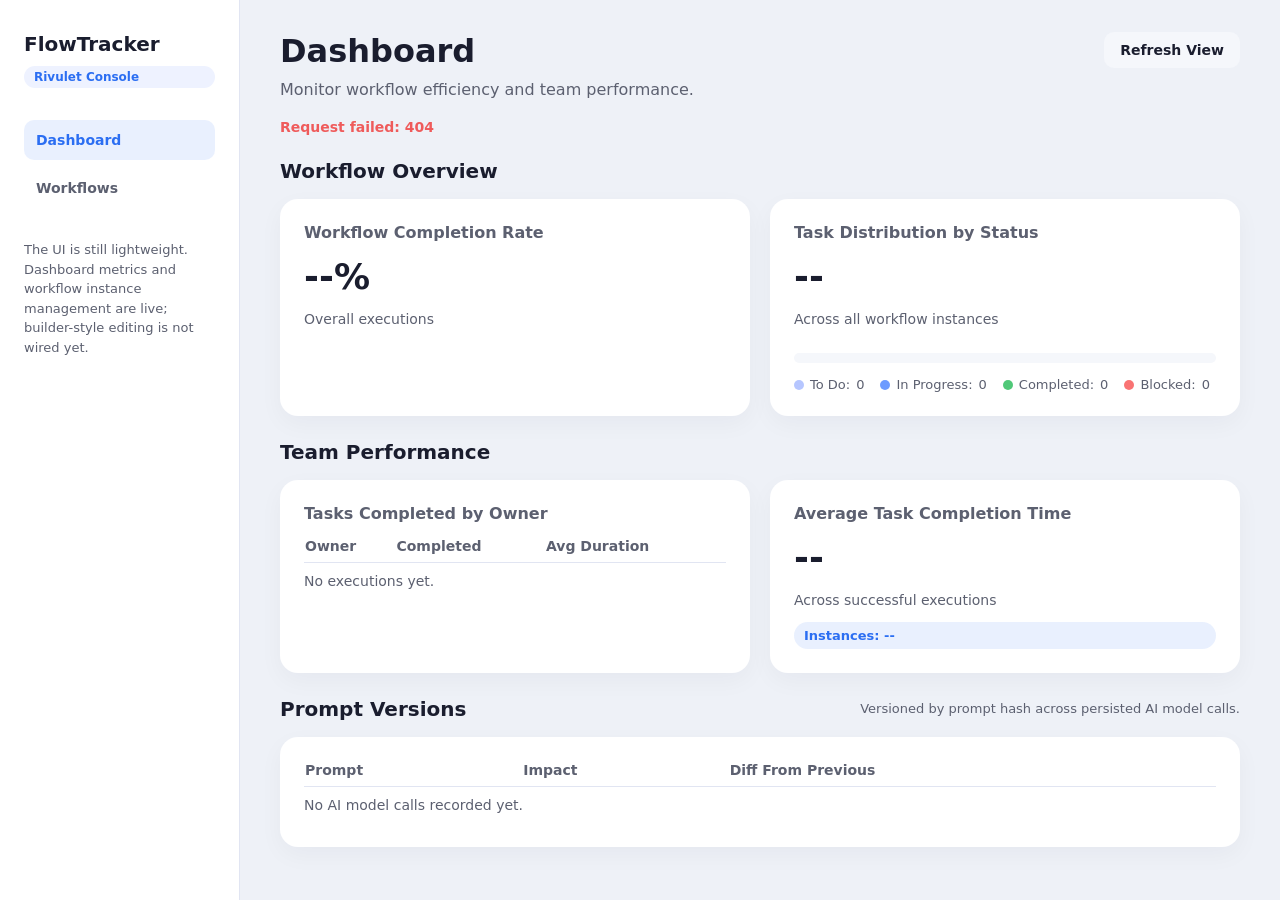
==== commit c1663f9c: "add Prompt Versioning & Diff" ====
--- a/apps/frontend/index.html
+++ b/apps/frontend/index.html
@@ -526,6 +526,55 @@
         min-height: 0;
         max-height: 220px;
         font-size: 12px;
+      }
+
+      .prompt-version-table th,
+      .prompt-version-table td {
+        padding-right: 12px;
+      }
+
+      .prompt-version-main {
+        display: flex;
+        flex-direction: column;
+        gap: 4px;
+      }
+
+      .prompt-hash {
+        font-family: ui-monospace, SFMono-Regular, Menlo, Monaco, Consolas, "Liberation Mono", monospace;
+        font-size: 12px;
+        color: var(--text-secondary);
+        word-break: break-all;
+      }
+
+      .prompt-diff {
+        display: flex;
+        flex-direction: column;
+        gap: 3px;
+        max-width: 420px;
+      }
+
+      .diff-line {
+        border-radius: 6px;
+        padding: 3px 6px;
+        font-family: ui-monospace, SFMono-Regular, Menlo, Monaco, Consolas, "Liberation Mono", monospace;
+        font-size: 12px;
+        line-height: 1.4;
+        word-break: break-word;
+      }
+
+      .diff-line.added {
+        background: rgba(32, 192, 139, 0.12);
+        color: #0f7a59;
+      }
+
+      .diff-line.removed {
+        background: rgba(239, 91, 91, 0.12);
+        color: #b23b3b;
+      }
+
+      .diff-line.context {
+        background: var(--surface-muted);
+        color: var(--text-secondary);
       }
 
       @media (max-width: 1080px) {
@@ -665,6 +714,29 @@
               </div>
             </div>
           </section>
+
+          <section class="section">
+            <div class="section-title">
+              <h2>Prompt Versions</h2>
+              <span class="helper">Versioned by prompt hash across persisted AI model calls.</span>
+            </div>
+            <div class="card">
+              <table class="prompt-version-table">
+                <thead>
+                  <tr>
+                    <th>Prompt</th>
+                    <th>Impact</th>
+                    <th>Diff From Previous</th>
+                  </tr>
+                </thead>
+                <tbody id="promptVersionTableBody">
+                  <tr>
+                    <td colspan="3" class="subtext">No AI model calls recorded yet.</td>
+                  </tr>
+                </tbody>
+              </table>
+            </div>
+          </section>
         </section>
 
         <section class="view" id="view-workflows">
@@ -741,6 +813,19 @@
 
                 <div class="card">
                   <div class="section-title">
+                    <h3>Human Reviews</h3>
+                    <button type="button" class="secondary" id="refreshReviews">Refresh Reviews</button>
+                  </div>
+                  <div class="helper">
+                    Review requests are created by <code>review:gate</code> nodes in AI workflows.
+                  </div>
+                  <div class="list" id="reviewsList">
+                    <div class="empty-state">No pending reviews.</div>
+                  </div>
+                </div>
+
+                <div class="card">
+                  <div class="section-title">
                     <h3>Enqueue Input</h3>
                     <button type="button" class="secondary" id="loadSampleInputButton">Load Sample</button>
                   </div>
@@ -795,6 +880,7 @@
         workflowFiles: [],
         instances: [],
         schedules: [],
+        reviews: [],
         selectedWorkflowPath: "",
         selectedInstanceId: "",
         selectedInstanceDetail: null,
@@ -821,6 +907,7 @@
       const averageTrendEl = document.getElementById("averageTrend");
       const distributionBarEl = document.getElementById("taskDistributionBar");
       const teamTableBody = document.getElementById("teamTableBody");
+      const promptVersionTableBody = document.getElementById("promptVersionTableBody");
       const instanceSummaryEl = document.getElementById("instanceSummary");
       const lastUpdatedEl = document.getElementById("lastUpdated");
       const errorMessageEl = document.getElementById("errorMessage");
@@ -833,6 +920,7 @@
       const scheduleIntervalInputEl = document.getElementById("scheduleIntervalInput");
       const schedulePayloadInputEl = document.getElementById("schedulePayloadInput");
       const schedulesListEl = document.getElementById("schedulesList");
+      const reviewsListEl = document.getElementById("reviewsList");
       const enqueuePayloadInputEl = document.getElementById("enqueuePayloadInput");
       const instancesListEl = document.getElementById("instancesList");
       const instanceDetailEl = document.getElementById("instanceDetail");
@@ -1056,6 +1144,70 @@
         });
       }
 
+      function shortHash(hash) {
+        const value = String(hash || "");
+        if (value.startsWith("sha256:")) {
+          return `sha256:${value.slice(7, 19)}`;
+        }
+        return value.length > 16 ? `${value.slice(0, 16)}...` : value;
+      }
+
+      function renderPromptDiff(lines, version) {
+        if (!Array.isArray(lines) || lines.length === 0) {
+          return `<span class="subtext">${version === "v1" ? "Initial version" : "No preview diff"}</span>`;
+        }
+        const prefixes = { added: "+", removed: "-", context: " " };
+        return `
+          <div class="prompt-diff">
+            ${lines
+              .map((line) => {
+                const type = ["added", "removed", "context"].includes(line.type) ? line.type : "context";
+                return `<div class="diff-line ${type}">${escapeHTML(prefixes[type] || " ")} ${escapeHTML(line.text || "")}</div>`;
+              })
+              .join("")}
+          </div>
+        `;
+      }
+
+      function renderPromptVersions(promptVersions) {
+        promptVersionTableBody.innerHTML = "";
+        if (!promptVersions || promptVersions.length === 0) {
+          promptVersionTableBody.innerHTML =
+            '<tr><td colspan="3" class="subtext">No AI model calls recorded yet.</td></tr>';
+          return;
+        }
+
+        promptVersionTableBody.innerHTML = promptVersions
+          .map((version) => {
+            const label = [version.provider, version.model].filter(Boolean).join(" / ") || "AI model";
+            const workflow = version.workflow_name || version.workflow_id || "Workflow";
+            const avgTokens = Number(version.average_total_tokens || 0).toFixed(1);
+            const successRate = Number(version.success_rate || 0).toFixed(0);
+            const latency = version.average_latency_ms ? `${Number(version.average_latency_ms).toFixed(0)} ms` : "--";
+            return `
+              <tr>
+                <td>
+                  <div class="prompt-version-main">
+                    <strong>${escapeHTML(workflow)} · ${escapeHTML(version.node_id || "node")} · ${escapeHTML(version.version || "")}</strong>
+                    <span class="subtext">${escapeHTML(label)}</span>
+                    <span class="prompt-hash">${escapeHTML(shortHash(version.prompt_hash))}</span>
+                    <span class="subtext">Last seen ${escapeHTML(formatTimestamp(version.last_seen_at))}</span>
+                  </div>
+                </td>
+                <td>
+                  <div class="prompt-version-main">
+                    <span>${escapeHTML(String(version.calls || 0))} calls · ${successRate}% success</span>
+                    <span class="subtext">${avgTokens} avg tokens · ${escapeHTML(String(version.total_tokens || 0))} total</span>
+                    <span class="subtext">${escapeHTML(latency)} avg latency</span>
+                  </div>
+                </td>
+                <td>${renderPromptDiff(version.prompt_preview_diff, version.version)}</td>
+              </tr>
+            `;
+          })
+          .join("");
+      }
+
       function statusClass(stateValue) {
         if (stateValue === "running") return "success";
         if (stateValue === "stopped") return "danger";
@@ -1097,6 +1249,8 @@
       function runStatusClass(status) {
         if (status === "succeeded") return "success";
         if (status === "failed") return "danger";
+        if (status === "cancelled") return "danger";
+        if (status === "paused") return "warning";
         if (status === "running") return "warning";
         return "";
       }
@@ -1110,6 +1264,12 @@
       function scheduleStatusLabel(schedule) {
         if (schedule.running) return "running";
         return schedule.enabled ? "enabled" : "paused";
+      }
+
+      function reviewStatusClass(status) {
+        if (status === "approved") return "success";
+        if (status === "rejected") return "danger";
+        return "warning";
       }
 
       function renderRunHistory(runs) {
@@ -1127,11 +1287,21 @@
                   <div class="result-card">
                     <div class="status-stack">
                       <span class="status-pill ${runStatusClass(run.status)}">${escapeHTML(run.status || "unknown")}</span>
-                      <span class="meta">${escapeHTML(run.source || "run")} · ${escapeHTML(run.trigger || "manual")}</span>
+                      <span class="meta">${escapeHTML(run.source || "run")} · ${escapeHTML(run.workflow_kind || "workflow")}</span>
                     </div>
                     <h4>${escapeHTML(run.workflow_name || run.workflow_id || run.id)}</h4>
                     <code>${escapeHTML(run.id)}</code>
+                    ${
+                      run.ai?.purpose
+                        ? `<div class="meta">AI purpose: ${escapeHTML(run.ai.purpose)}</div>`
+                        : ""
+                    }
                     <div class="meta">Started ${escapeHTML(startedAt)}</div>
+                    ${
+                      run.review_id
+                        ? `<div class="meta">Review: ${escapeHTML(run.review_id)}${run.checkpoint_id ? ` · Checkpoint: ${escapeHTML(run.checkpoint_id)}` : ""}</div>`
+                        : ""
+                    }
                     <div class="meta">${escapeHTML(String(run.duration_ms ?? 0))} ms · ${eventCount} event${eventCount === 1 ? "" : "s"}</div>
                     ${
                       run.error
@@ -1307,6 +1477,51 @@
         });
       }
 
+      function renderReviews() {
+        reviewsListEl.innerHTML = "";
+        if (state.reviews.length === 0) {
+          reviewsListEl.innerHTML = '<div class="empty-state">No pending reviews.</div>';
+          return;
+        }
+
+        state.reviews.forEach((review) => {
+          const item = document.createElement("div");
+          item.className = "list-item";
+          item.innerHTML = `
+            <div>
+              <p class="list-item-title">${escapeHTML(review.workflow_name || review.workflow_id || review.id)}</p>
+              <div class="list-item-meta">Node: ${escapeHTML(review.node_name || review.node_id || "review gate")}</div>
+              <div class="list-item-meta">Run: ${escapeHTML(review.run_id || "--")}</div>
+              <div class="list-item-meta">Created: ${escapeHTML(formatTimestamp(review.created_at))}</div>
+              <pre class="mini-pre">${prettyJSON({
+                proposed_output: review.proposed_output,
+                context: review.context,
+                input: review.input,
+              })}</pre>
+            </div>
+            <div class="stack">
+              <span class="status-pill ${reviewStatusClass(review.status)}">${escapeHTML(review.status || "pending")}</span>
+              <div class="button-row">
+                <button type="button" class="secondary" data-approve-review="${escapeHTML(review.id)}">Approve & Resume</button>
+                <button type="button" class="danger" data-reject-review="${escapeHTML(review.id)}">Reject</button>
+              </div>
+            </div>
+          `;
+          reviewsListEl.appendChild(item);
+        });
+
+        reviewsListEl.querySelectorAll("[data-approve-review]").forEach((button) => {
+          button.addEventListener("click", () => {
+            void guarded(() => approveReview(button.dataset.approveReview));
+          });
+        });
+        reviewsListEl.querySelectorAll("[data-reject-review]").forEach((button) => {
+          button.addEventListener("click", () => {
+            void guarded(() => rejectReview(button.dataset.rejectReview));
+          });
+        });
+      }
+
       function renderInstanceDetail(instance, logs, runs) {
         if (!instance) {
           state.selectedInstanceDetail = null;
@@ -1331,6 +1546,7 @@
           : "--";
         const stats = instance.stats || {};
         const workflow = instance.workflow || {};
+        const ai = workflow.ai || {};
         const lastExecution = instance.last_execution || {};
         const executionStatus = instance.execution_status || {};
         const monitor =
@@ -1393,6 +1609,11 @@
                 <code>${workflow.id || ""}</code>
               </div>
               <div class="detail-stat">
+                <div class="helper">Workflow Kind</div>
+                <strong>${workflow.kind || "automation"}</strong>
+                <code>${ai.purpose || "No AI purpose declared"}</code>
+              </div>
+              <div class="detail-stat">
                 <div class="helper">Queue</div>
                 <strong>${stats.queue_length ?? 0}</strong>
               </div>
@@ -1441,6 +1662,8 @@
                 status: lastExecution.status || null,
                 workflow_id: lastExecution.workflow_id || null,
                 workflow_version: lastExecution.workflow_version || null,
+                review_id: lastExecution.review_id || null,
+                checkpoint_id: lastExecution.checkpoint_id || null,
                 started_at: lastExecution.started_at || null,
                 finished_at: lastExecution.finished_at || null,
                 duration_ms: lastExecution.duration_ms ?? 0,
@@ -1476,6 +1699,7 @@
         averageCompletionEl.textContent = formatDuration(metrics.average_task_completion_seconds);
         renderTaskDistribution(metrics.task_status);
         renderTeamPerformance(metrics.team_performance);
+        renderPromptVersions(metrics.prompt_versions);
         formatTrend(completionTrendEl, metrics.workflow_completion_trend);
         formatTrend(averageTrendEl, metrics.average_task_completion_trend);
         instanceSummaryEl.textContent = `Instances: ${metrics.instances ?? 0}`;
@@ -1521,6 +1745,12 @@
         renderSchedules();
       }
 
+      async function fetchReviews() {
+        const data = await apiJSON("/reviews?status=pending");
+        state.reviews = data.reviews || [];
+        renderReviews();
+      }
+
       async function fetchInstanceResources(instanceId) {
         const [instanceData, logsData] = await Promise.all([
           apiJSON(`/instances/${instanceId}`),
@@ -1678,6 +1908,22 @@
         await fetchSchedules();
       }
 
+      async function approveReview(id) {
+        await apiJSON(`/reviews/${id}/approve`, {
+          method: "POST",
+          body: JSON.stringify({ reviewer: "dashboard" }),
+        });
+        await Promise.all([fetchReviews(), fetchInstances(), fetchMetrics()]);
+      }
+
+      async function rejectReview(id) {
+        await apiJSON(`/reviews/${id}/reject`, {
+          method: "POST",
+          body: JSON.stringify({ reviewer: "dashboard" }),
+        });
+        await Promise.all([fetchReviews(), fetchInstances(), fetchMetrics()]);
+      }
+
       async function replayRun(runId) {
         if (!runId) {
           return;
@@ -1694,7 +1940,7 @@
           await fetchMetrics();
           return;
         }
-        await Promise.all([fetchWorkflowFiles(), fetchInstances(), fetchSchedules()]);
+        await Promise.all([fetchWorkflowFiles(), fetchInstances(), fetchSchedules(), fetchReviews()]);
       }
 
       async function guarded(action) {
@@ -1716,6 +1962,7 @@
       document.getElementById("refreshWorkflows").addEventListener("click", () => guarded(fetchWorkflowFiles));
       document.getElementById("refreshInstances").addEventListener("click", () => guarded(fetchInstances));
       document.getElementById("refreshSchedules").addEventListener("click", () => guarded(fetchSchedules));
+      document.getElementById("refreshReviews").addEventListener("click", () => guarded(fetchReviews));
       document.getElementById("createInstanceButton").addEventListener("click", () => guarded(createInstance));
       document.getElementById("createScheduleButton").addEventListener("click", () => guarded(createSchedule));
       document.getElementById("enqueueButton").addEventListener("click", () => guarded(enqueueSelectedInstance));
@@ -1739,14 +1986,14 @@
       enqueueButton.disabled = true;
 
       guarded(async () => {
-        await Promise.all([fetchMetrics(), fetchWorkflowFiles(), fetchInstances(), fetchSchedules()]);
+        await Promise.all([fetchMetrics(), fetchWorkflowFiles(), fetchInstances(), fetchSchedules(), fetchReviews()]);
       });
 
       setInterval(() => {
         guarded(async () => {
           await fetchMetrics();
           if (state.currentView === "workflows") {
-            await Promise.all([fetchInstances(), fetchSchedules()]);
+            await Promise.all([fetchInstances(), fetchSchedules(), fetchReviews()]);
           }
         });
       }, 30000);
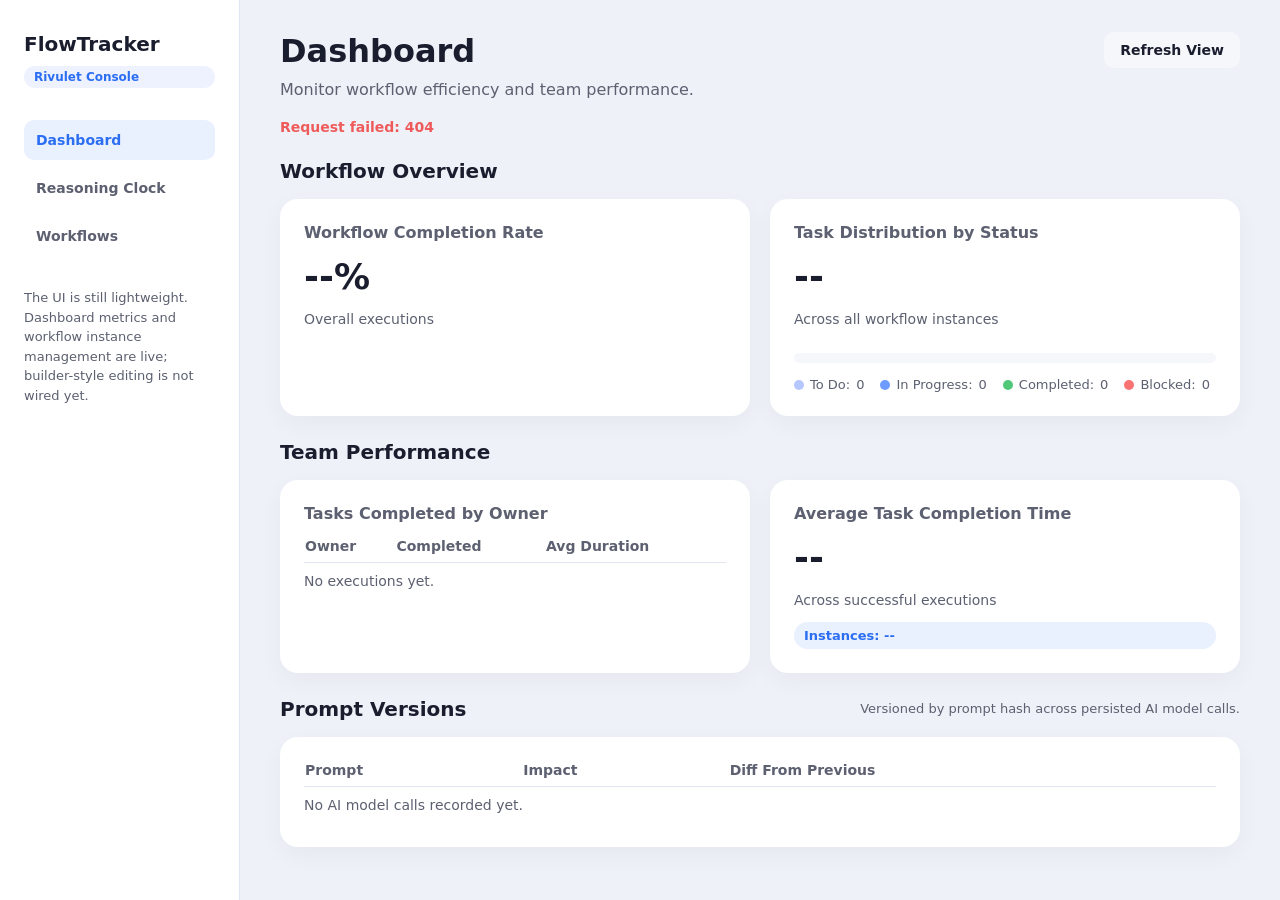
==== commit 4ada6d55: "add Chain-of-Thought Visualizer" ====
--- a/apps/frontend/index.html
+++ b/apps/frontend/index.html
@@ -577,6 +577,82 @@
         color: var(--text-secondary);
       }
 
+      .reasoning-layout {
+        align-items: start;
+      }
+
+      .reasoning-list {
+        max-height: 620px;
+        overflow: auto;
+      }
+
+      .reasoning-trace-meta {
+        display: flex;
+        gap: 8px;
+        flex-wrap: wrap;
+        margin-top: 8px;
+      }
+
+      .reasoning-timeline {
+        display: flex;
+        flex-direction: column;
+        gap: 14px;
+      }
+
+      .reasoning-step {
+        display: grid;
+        grid-template-columns: 92px 1fr;
+        gap: 14px;
+        align-items: start;
+      }
+
+      .reasoning-step-time {
+        border: 1px solid var(--border);
+        border-radius: 10px;
+        background: var(--surface-muted);
+        padding: 10px;
+        text-align: center;
+        font-weight: 700;
+        color: var(--accent);
+      }
+
+      .reasoning-step-time span {
+        display: block;
+        margin-top: 4px;
+        font-size: 12px;
+        font-weight: 600;
+        color: var(--text-secondary);
+      }
+
+      .reasoning-step-body {
+        border-left: 3px solid var(--accent);
+        padding-left: 14px;
+        min-width: 0;
+      }
+
+      .reasoning-step-body h4 {
+        margin: 0 0 6px;
+        font-size: 15px;
+      }
+
+      .reasoning-step-body p {
+        margin: 0;
+        color: var(--text-secondary);
+        font-size: 14px;
+        line-height: 1.5;
+        word-break: break-word;
+      }
+
+      .reasoning-empty-note {
+        border: 1px solid var(--border);
+        border-radius: 12px;
+        padding: 12px;
+        color: var(--text-secondary);
+        background: var(--surface-muted);
+        font-size: 14px;
+        line-height: 1.5;
+      }
+
       @media (max-width: 1080px) {
         .split-layout {
           grid-template-columns: 1fr;
@@ -604,6 +680,14 @@
         .toolbar-actions {
           justify-content: flex-start;
           flex-wrap: wrap;
+        }
+
+        .reasoning-step {
+          grid-template-columns: 1fr;
+        }
+
+        .reasoning-step-time {
+          text-align: left;
         }
       }
     </style>
@@ -617,6 +701,7 @@
         </div>
         <nav>
           <button class="nav-button active" type="button" data-view="dashboard">Dashboard</button>
+          <button class="nav-button" type="button" data-view="reasoning">Reasoning Clock</button>
           <button class="nav-button" type="button" data-view="workflows">Workflows</button>
         </nav>
         <div class="nav-note">
@@ -739,6 +824,47 @@
           </section>
         </section>
 
+        <section class="view" id="view-reasoning">
+          <section class="section">
+            <div class="section-title">
+              <h2>Reasoning Clock</h2>
+              <span class="helper">Live traces use provider-visible reasoning summaries and lifecycle events.</span>
+            </div>
+            <div class="card-grid">
+              <div class="card">
+                <h3>Active Reasoning Traces</h3>
+                <span class="metric" id="reasoningActiveCount">--</span>
+                <span class="subtext">Currently executing with live events</span>
+              </div>
+              <div class="card">
+                <h3>Average Step Latency</h3>
+                <span class="metric" id="reasoningAverageLatency">--</span>
+                <span class="subtext">Across visible reasoning steps</span>
+              </div>
+            </div>
+            <div class="split-layout reasoning-layout">
+              <div class="card">
+                <div class="section-title">
+                  <h3>Recent Traces</h3>
+                  <span class="status-pill" id="reasoningTraceCount">0 traces</span>
+                </div>
+                <div class="list reasoning-list" id="reasoningTraceList">
+                  <div class="empty-state">No reasoning traces recorded yet.</div>
+                </div>
+              </div>
+              <div class="card">
+                <div class="section-title">
+                  <h3>Step Timeline</h3>
+                  <span class="status-pill" id="reasoningDetailStatus">idle</span>
+                </div>
+                <div id="reasoningTraceDetail">
+                  <div class="empty-state">Select a reasoning trace to inspect timing.</div>
+                </div>
+              </div>
+            </div>
+          </section>
+        </section>
+
         <section class="view" id="view-workflows">
           <section class="section">
             <div class="section-title">
@@ -887,12 +1013,19 @@
         selectedInstanceLogs: [],
         selectedInstanceRuns: [],
         executionMonitor: null,
+        reasoningTraces: [],
+        selectedReasoningTraceKey: "",
+        reasoningPollTimer: null,
       };
 
       const viewMeta = {
         dashboard: {
           title: "Dashboard",
           subtitle: "Monitor workflow efficiency and team performance.",
+        },
+        reasoning: {
+          title: "Reasoning Clock",
+          subtitle: "Inspect provider-visible AI reasoning steps and per-step latency.",
         },
         workflows: {
           title: "Workflows",
@@ -908,6 +1041,12 @@
       const distributionBarEl = document.getElementById("taskDistributionBar");
       const teamTableBody = document.getElementById("teamTableBody");
       const promptVersionTableBody = document.getElementById("promptVersionTableBody");
+      const reasoningActiveCountEl = document.getElementById("reasoningActiveCount");
+      const reasoningAverageLatencyEl = document.getElementById("reasoningAverageLatency");
+      const reasoningTraceCountEl = document.getElementById("reasoningTraceCount");
+      const reasoningTraceListEl = document.getElementById("reasoningTraceList");
+      const reasoningTraceDetailEl = document.getElementById("reasoningTraceDetail");
+      const reasoningDetailStatusEl = document.getElementById("reasoningDetailStatus");
       const instanceSummaryEl = document.getElementById("instanceSummary");
       const lastUpdatedEl = document.getElementById("lastUpdated");
       const errorMessageEl = document.getElementById("errorMessage");
@@ -964,6 +1103,11 @@
         pageTitleEl.textContent = viewMeta[view].title;
         pageSubtitleEl.textContent = viewMeta[view].subtitle;
         showError("");
+        if (view === "reasoning") {
+          startReasoningClockPoll();
+        } else {
+          stopReasoningClockPoll();
+        }
       }
 
       function formatTrend(element, value) {
@@ -998,6 +1142,17 @@
           return `${minutes.toFixed(0)} Min`;
         }
         return `${seconds.toFixed(0)} Sec`;
+      }
+
+      function formatMilliseconds(ms) {
+        const value = Number(ms || 0);
+        if (value <= 0) {
+          return "0 ms";
+        }
+        if (value >= 1000) {
+          return `${(value / 1000).toFixed(1)} s`;
+        }
+        return `${value.toFixed(0)} ms`;
       }
 
       function formatInterval(seconds) {
@@ -1184,6 +1339,10 @@
             const avgTokens = Number(version.average_total_tokens || 0).toFixed(1);
             const successRate = Number(version.success_rate || 0).toFixed(0);
             const latency = version.average_latency_ms ? `${Number(version.average_latency_ms).toFixed(0)} ms` : "--";
+            const rollback =
+              version.workflow_id && version.node_id && version.prompt_hash
+                ? `<button type="button" class="secondary" data-prompt-rollback="${escapeHTML(version.workflow_id)}" data-node-id="${escapeHTML(version.node_id)}" data-prompt-hash="${escapeHTML(version.prompt_hash)}">Rollback</button>`
+                : "";
             return `
               <tr>
                 <td>
@@ -1199,6 +1358,7 @@
                     <span>${escapeHTML(String(version.calls || 0))} calls · ${successRate}% success</span>
                     <span class="subtext">${avgTokens} avg tokens · ${escapeHTML(String(version.total_tokens || 0))} total</span>
                     <span class="subtext">${escapeHTML(latency)} avg latency</span>
+                    ${rollback}
                   </div>
                 </td>
                 <td>${renderPromptDiff(version.prompt_preview_diff, version.version)}</td>
@@ -1206,6 +1366,158 @@
             `;
           })
           .join("");
+        promptVersionTableBody.querySelectorAll("[data-prompt-rollback]").forEach((button) => {
+          button.addEventListener("click", () => {
+            void guarded(() => rollbackPromptVersion(button.dataset.promptRollback, button.dataset.nodeId, button.dataset.promptHash));
+          });
+        });
+      }
+
+      function reasoningTraceKey(trace) {
+        return `${trace.execution_id || ""}::${trace.node_id || ""}`;
+      }
+
+      function renderReasoningClock(traces) {
+        state.reasoningTraces = Array.isArray(traces) ? traces : [];
+        if (!state.selectedReasoningTraceKey && state.reasoningTraces.length > 0) {
+          state.selectedReasoningTraceKey = reasoningTraceKey(state.reasoningTraces[0]);
+        }
+        if (
+          state.selectedReasoningTraceKey &&
+          !state.reasoningTraces.some((trace) => reasoningTraceKey(trace) === state.selectedReasoningTraceKey)
+        ) {
+          state.selectedReasoningTraceKey = state.reasoningTraces[0] ? reasoningTraceKey(state.reasoningTraces[0]) : "";
+        }
+
+        const liveCount = state.reasoningTraces.filter((trace) => trace.live).length;
+        const steps = state.reasoningTraces.flatMap((trace) => trace.steps || []);
+        const latencySteps = steps.filter((step) => Number(step.latency_ms || 0) > 0);
+        const averageLatency =
+          latencySteps.length > 0
+            ? latencySteps.reduce((sum, step) => sum + Number(step.latency_ms || 0), 0) / latencySteps.length
+            : 0;
+
+        reasoningActiveCountEl.textContent = String(liveCount);
+        reasoningAverageLatencyEl.textContent = averageLatency ? formatMilliseconds(averageLatency) : "--";
+        reasoningTraceCountEl.textContent = `${state.reasoningTraces.length} trace${state.reasoningTraces.length === 1 ? "" : "s"}`;
+
+        renderReasoningTraceList();
+        renderReasoningTraceDetail();
+      }
+
+      function renderReasoningTraceList() {
+        reasoningTraceListEl.innerHTML = "";
+        if (state.reasoningTraces.length === 0) {
+          reasoningTraceListEl.innerHTML = '<div class="empty-state">No reasoning traces recorded yet.</div>';
+          return;
+        }
+
+        state.reasoningTraces.forEach((trace) => {
+          const key = reasoningTraceKey(trace);
+          const item = document.createElement("button");
+          item.type = "button";
+          item.className = "list-item";
+          if (key === state.selectedReasoningTraceKey) {
+            item.classList.add("selected");
+          }
+          const modelLabel = [trace.provider, trace.model].filter(Boolean).join(" / ") || "AI model";
+          const latency = trace.total_latency_ms ? formatMilliseconds(trace.total_latency_ms) : "--";
+          item.innerHTML = `
+            <div>
+              <p class="list-item-title">${escapeHTML(trace.workflow_name || trace.workflow_id || "Workflow")}</p>
+              <div class="list-item-meta">${escapeHTML(trace.node_id || "node")} · ${escapeHTML(modelLabel)}</div>
+              <div class="reasoning-trace-meta">
+                <span class="status-pill ${runStatusClass(trace.status)}">${escapeHTML(trace.status || "unknown")}</span>
+                ${trace.live ? '<span class="status-pill success">live</span>' : ""}
+                ${trace.supports_reasoning ? '<span class="status-pill">reasoning model</span>' : ""}
+              </div>
+              <div class="list-item-meta">${escapeHTML(String(trace.step_count || 0))} steps · ${escapeHTML(latency)}</div>
+            </div>
+          `;
+          item.addEventListener("click", () => {
+            state.selectedReasoningTraceKey = key;
+            renderReasoningTraceList();
+            renderReasoningTraceDetail();
+          });
+          reasoningTraceListEl.appendChild(item);
+        });
+      }
+
+      function renderReasoningTraceDetail() {
+        const trace = state.reasoningTraces.find((item) => reasoningTraceKey(item) === state.selectedReasoningTraceKey);
+        if (!trace) {
+          reasoningDetailStatusEl.textContent = "idle";
+          reasoningDetailStatusEl.className = "status-pill";
+          reasoningTraceDetailEl.innerHTML = '<div class="empty-state">Select a reasoning trace to inspect timing.</div>';
+          return;
+        }
+
+        reasoningDetailStatusEl.textContent = trace.live ? "live" : trace.status || "recorded";
+        reasoningDetailStatusEl.className = `status-pill ${trace.live ? "success" : runStatusClass(trace.status)}`;
+        const startedAt = formatTimestamp(trace.started_at);
+        const updatedAt = formatTimestamp(trace.updated_at);
+        const modelLabel = [trace.provider, trace.model].filter(Boolean).join(" / ") || "AI model";
+        const steps = trace.steps || [];
+        const hiddenCotNote = trace.supports_reasoning
+          ? "Provider-visible reasoning summaries are shown when available; hidden model chain-of-thought is not exposed."
+          : "This model call did not advertise explicit reasoning support, so the clock shows lifecycle and routing steps.";
+
+        reasoningTraceDetailEl.innerHTML = `
+          <div class="stack">
+            <div class="detail-grid">
+              <div class="detail-stat">
+                <div class="helper">Execution</div>
+                <strong>${escapeHTML(trace.execution_id || "--")}</strong>
+              </div>
+              <div class="detail-stat">
+                <div class="helper">Model</div>
+                <strong>${escapeHTML(modelLabel)}</strong>
+              </div>
+              <div class="detail-stat">
+                <div class="helper">Total Latency</div>
+                <strong>${escapeHTML(formatMilliseconds(trace.total_latency_ms))}</strong>
+              </div>
+              <div class="detail-stat">
+                <div class="helper">Updated</div>
+                <strong>${escapeHTML(updatedAt)}</strong>
+                <code>Started ${escapeHTML(startedAt)}</code>
+              </div>
+            </div>
+            <div class="reasoning-empty-note">${escapeHTML(hiddenCotNote)}</div>
+            ${
+              trace.prompt_preview
+                ? `<div class="field"><label>Prompt Preview</label><pre class="mini-pre">${escapeHTML(trace.prompt_preview)}</pre></div>`
+                : ""
+            }
+            <div class="reasoning-timeline">
+              ${
+                steps.length === 0
+                  ? '<div class="empty-state">No visible reasoning steps for this trace.</div>'
+                  : steps
+                      .map((step, index) => {
+                        const delta = step.delta_ms ? `+${formatMilliseconds(step.delta_ms)}` : index === 0 ? "start" : "";
+                        return `
+                          <div class="reasoning-step">
+                            <div class="reasoning-step-time">
+                              ${escapeHTML(formatMilliseconds(step.latency_ms))}
+                              <span>${escapeHTML(delta)}</span>
+                            </div>
+                            <div class="reasoning-step-body">
+                              <h4>${escapeHTML(step.title || `Step ${index + 1}`)}</h4>
+                              <p>${escapeHTML(step.text || step.source || "No step text provided.")}</p>
+                              <div class="reasoning-trace-meta">
+                                ${step.source ? `<span class="status-pill">${escapeHTML(step.source)}</span>` : ""}
+                                ${step.status ? `<span class="status-pill ${runStatusClass(step.status)}">${escapeHTML(step.status)}</span>` : ""}
+                              </div>
+                            </div>
+                          </div>
+                        `;
+                      })
+                      .join("")
+              }
+            </div>
+          </div>
+        `;
       }
 
       function statusClass(stateValue) {
@@ -1343,6 +1655,30 @@
         state.executionMonitor.timerId = setTimeout(() => {
           void pollExecutionMonitor();
         }, delayMs);
+      }
+
+      function stopReasoningClockPoll() {
+        if (state.reasoningPollTimer) {
+          clearTimeout(state.reasoningPollTimer);
+        }
+        state.reasoningPollTimer = null;
+      }
+
+      function startReasoningClockPoll() {
+        stopReasoningClockPoll();
+        const poll = async () => {
+          if (state.currentView !== "reasoning") {
+            stopReasoningClockPoll();
+            return;
+          }
+          try {
+            await fetchMetrics();
+          } catch (err) {
+            showError(err.message || "Unable to refresh reasoning clock.");
+          }
+          state.reasoningPollTimer = setTimeout(poll, 1200);
+        };
+        state.reasoningPollTimer = setTimeout(poll, 0);
       }
 
       function selectWorkflow(path) {
@@ -1700,6 +2036,7 @@
         renderTaskDistribution(metrics.task_status);
         renderTeamPerformance(metrics.team_performance);
         renderPromptVersions(metrics.prompt_versions);
+        renderReasoningClock(metrics.reasoning_traces);
         formatTrend(completionTrendEl, metrics.workflow_completion_trend);
         formatTrend(averageTrendEl, metrics.average_task_completion_trend);
         instanceSummaryEl.textContent = `Instances: ${metrics.instances ?? 0}`;
@@ -1935,8 +2272,19 @@
         await Promise.all([fetchMetrics(), fetchInstanceDetail()]);
       }
 
+      async function rollbackPromptVersion(workflowId, nodeId, promptHash) {
+        if (!workflowId || !nodeId || !promptHash) {
+          return;
+        }
+        await apiJSON(`/workflows/${encodeURIComponent(workflowId)}/prompts/${encodeURIComponent(nodeId)}/rollback`, {
+          method: "POST",
+          body: JSON.stringify({ prompt_hash: promptHash, activate: true }),
+        });
+        await Promise.all([fetchMetrics(), fetchWorkflowFiles()]);
+      }
+
       async function refreshCurrentView() {
-        if (state.currentView === "dashboard") {
+        if (state.currentView === "dashboard" || state.currentView === "reasoning") {
           await fetchMetrics();
           return;
         }
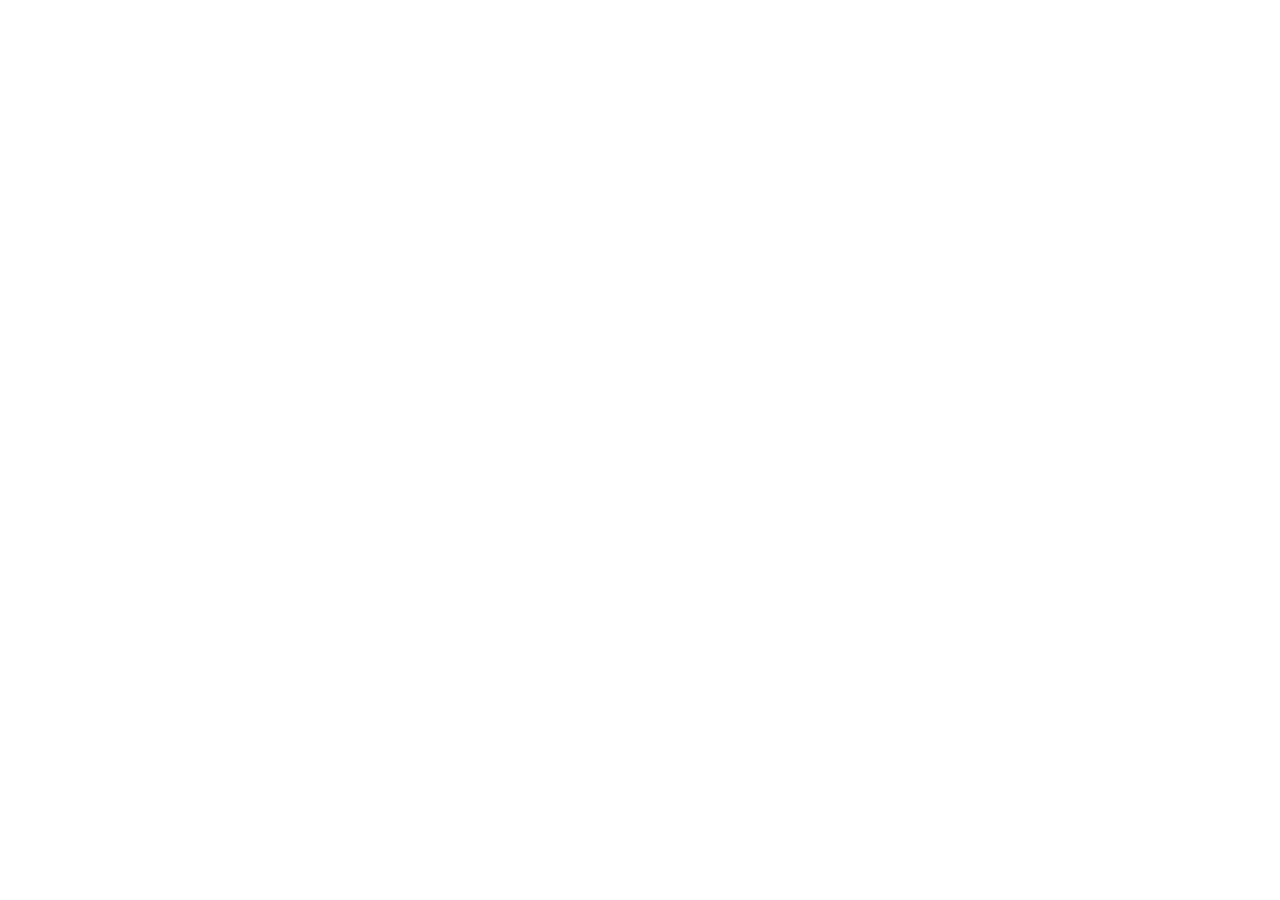
==== commit 6bbe319e: "Implemented the React frontend MVP for the Rivulet console" ====
--- a/apps/frontend/index.html
+++ b/apps/frontend/index.html
@@ -1,2350 +1,13 @@
-<!DOCTYPE html>
+<!doctype html>
 <html lang="en">
   <head>
     <meta charset="utf-8" />
     <meta name="viewport" content="width=device-width, initial-scale=1" />
-    <title>FlowTracker</title>
-    <style>
-      :root {
-        color-scheme: light;
-        font-family: "Inter", system-ui, -apple-system, BlinkMacSystemFont, "Segoe UI", sans-serif;
-        --surface: #ffffff;
-        --surface-muted: #f5f7fb;
-        --surface-subtle: #eef2ff;
-        --text-primary: #1a1d2e;
-        --text-secondary: #5c6070;
-        --accent: #2b6ef2;
-        --accent-dark: #214ec4;
-        --success: #20c08b;
-        --danger: #ef5b5b;
-        --warning: #c6821a;
-        --border: #e1e5f2;
-        --shadow: 0 8px 24px rgba(15, 23, 42, 0.04);
-      }
-
-      * {
-        box-sizing: border-box;
-      }
-
-      body {
-        margin: 0;
-        background: #eef1f7;
-        color: var(--text-primary);
-      }
-
-      button,
-      input,
-      textarea {
-        font: inherit;
-      }
-
-      .app {
-        display: grid;
-        grid-template-columns: 240px 1fr;
-        min-height: 100vh;
-      }
-
-      aside {
-        padding: 32px 24px;
-        background: var(--surface);
-        border-right: 1px solid var(--border);
-        display: flex;
-        flex-direction: column;
-        gap: 32px;
-      }
-
-      .logo {
-        font-size: 20px;
-        font-weight: 700;
-      }
-
-      .tag {
-        display: inline-flex;
-        align-items: center;
-        border-radius: 999px;
-        padding: 4px 10px;
-        font-size: 12px;
-        font-weight: 600;
-        background: var(--surface-subtle);
-        color: var(--accent);
-      }
-
-      nav {
-        display: flex;
-        flex-direction: column;
-        gap: 8px;
-      }
-
-      .nav-button {
-        border: 0;
-        border-radius: 10px;
-        padding: 12px;
-        background: transparent;
-        color: var(--text-secondary);
-        text-align: left;
-        font-weight: 600;
-        cursor: pointer;
-      }
-
-      .nav-button.active {
-        background: rgba(43, 110, 242, 0.1);
-        color: var(--accent);
-      }
-
-      .nav-note {
-        color: var(--text-secondary);
-        font-size: 13px;
-        line-height: 1.5;
-      }
-
-      .content {
-        padding: 32px 40px;
-        display: flex;
-        flex-direction: column;
-        gap: 24px;
-      }
-
-      header {
-        display: flex;
-        flex-direction: column;
-        gap: 10px;
-      }
-
-      header h1 {
-        margin: 0;
-        font-size: 32px;
-      }
-
-      header p {
-        margin: 0;
-        color: var(--text-secondary);
-      }
-
-      .toolbar {
-        display: flex;
-        justify-content: space-between;
-        align-items: flex-start;
-        gap: 16px;
-      }
-
-      .toolbar-actions {
-        display: flex;
-        gap: 12px;
-        align-items: center;
-      }
-
-      .view {
-        display: none;
-        flex-direction: column;
-        gap: 24px;
-      }
-
-      .view.active {
-        display: flex;
-      }
-
-      .section {
-        display: flex;
-        flex-direction: column;
-        gap: 16px;
-      }
-
-      .section-title {
-        display: flex;
-        justify-content: space-between;
-        align-items: center;
-        gap: 12px;
-      }
-
-      .section-title h2 {
-        margin: 0;
-        font-size: 20px;
-      }
-
-      .card-grid {
-        display: grid;
-        gap: 20px;
-        grid-template-columns: repeat(auto-fit, minmax(280px, 1fr));
-      }
-
-      .card {
-        background: var(--surface);
-        border-radius: 18px;
-        padding: 24px;
-        box-shadow: var(--shadow);
-        display: flex;
-        flex-direction: column;
-        gap: 14px;
-      }
-
-      .card h3,
-      .card h4 {
-        margin: 0;
-      }
-
-      .card h3 {
-        font-size: 16px;
-        color: var(--text-secondary);
-        font-weight: 600;
-      }
-
-      .metric {
-        font-size: 36px;
-        font-weight: 700;
-      }
-
-      .trend {
-        display: inline-flex;
-        align-items: center;
-        gap: 4px;
-        font-size: 14px;
-        font-weight: 600;
-      }
-
-      .trend.positive {
-        color: var(--success);
-      }
-
-      .trend.negative {
-        color: var(--danger);
-      }
-
-      .distribution-bar {
-        margin-top: 12px;
-        height: 10px;
-        background: var(--surface-muted);
-        border-radius: 999px;
-        overflow: hidden;
-        display: flex;
-      }
-
-      .distribution-segment {
-        height: 100%;
-      }
-
-      .segment-todo {
-        background: #b6c6ff;
-      }
-
-      .segment-in-progress {
-        background: #6d9bff;
-      }
-
-      .segment-completed {
-        background: #50c878;
-      }
-
-      .segment-blocked {
-        background: #f97373;
-      }
-
-      .distribution-legend {
-        display: flex;
-        gap: 16px;
-        flex-wrap: wrap;
-        font-size: 13px;
-      }
-
-      .legend-item {
-        display: flex;
-        align-items: center;
-        gap: 6px;
-        color: var(--text-secondary);
-      }
-
-      .legend-color {
-        width: 10px;
-        height: 10px;
-        border-radius: 50%;
-      }
-
-      .status-pill {
-        display: inline-flex;
-        align-items: center;
-        gap: 6px;
-        font-size: 13px;
-        padding: 6px 10px;
-        border-radius: 999px;
-        font-weight: 600;
-        background: rgba(43, 110, 242, 0.1);
-        color: var(--accent);
-      }
-
-      .status-pill.success {
-        background: rgba(32, 192, 139, 0.12);
-        color: var(--success);
-      }
-
-      .status-pill.danger {
-        background: rgba(239, 91, 91, 0.12);
-        color: var(--danger);
-      }
-
-      .status-pill.warning {
-        background: rgba(198, 130, 26, 0.14);
-        color: var(--warning);
-      }
-
-      .timestamp,
-      .subtext {
-        color: var(--text-secondary);
-        font-size: 14px;
-      }
-
-      .error {
-        color: var(--danger);
-        font-size: 14px;
-        font-weight: 600;
-      }
-
-      .helper {
-        color: var(--text-secondary);
-        font-size: 13px;
-        line-height: 1.5;
-      }
-
-      .button-row {
-        display: flex;
-        gap: 10px;
-        flex-wrap: wrap;
-      }
-
-      button {
-        cursor: pointer;
-        background: var(--accent);
-        color: var(--surface);
-        border: none;
-        border-radius: 10px;
-        padding: 10px 16px;
-        font-size: 14px;
-        font-weight: 600;
-        transition: background 0.2s ease-in-out;
-      }
-
-      button:hover {
-        background: var(--accent-dark);
-      }
-
-      button.secondary {
-        background: var(--surface-muted);
-        color: var(--text-primary);
-      }
-
-      button.secondary:hover {
-        background: #e8ebf5;
-      }
-
-      button.danger {
-        background: var(--danger);
-      }
-
-      button.danger:hover {
-        background: #d44a4a;
-      }
-
-      button:disabled {
-        opacity: 0.6;
-        cursor: not-allowed;
-      }
-
-      table {
-        width: 100%;
-        border-collapse: collapse;
-        font-size: 14px;
-      }
-
-      th {
-        text-align: left;
-        color: var(--text-secondary);
-        font-weight: 600;
-        padding-bottom: 8px;
-      }
-
-      td {
-        padding: 10px 0;
-        border-top: 1px solid var(--border);
-        vertical-align: top;
-      }
-
-      .list {
-        display: flex;
-        flex-direction: column;
-        gap: 10px;
-      }
-
-      .list-item {
-        border: 1px solid var(--border);
-        border-radius: 14px;
-        background: var(--surface);
-        padding: 14px 16px;
-        display: flex;
-        justify-content: space-between;
-        align-items: flex-start;
-        gap: 12px;
-        cursor: pointer;
-      }
-
-      .list-item.selected {
-        border-color: var(--accent);
-        background: rgba(43, 110, 242, 0.06);
-      }
-
-      .list-item-title {
-        margin: 0;
-        font-size: 15px;
-        font-weight: 700;
-      }
-
-      .list-item-meta {
-        color: var(--text-secondary);
-        font-size: 13px;
-        margin-top: 4px;
-        word-break: break-all;
-      }
-
-      .stack {
-        display: flex;
-        flex-direction: column;
-        gap: 10px;
-      }
-
-      .split-layout {
-        display: grid;
-        grid-template-columns: minmax(320px, 0.95fr) minmax(360px, 1.05fr);
-        gap: 20px;
-      }
-
-      .field {
-        display: flex;
-        flex-direction: column;
-        gap: 8px;
-      }
-
-      .field label {
-        font-size: 13px;
-        font-weight: 600;
-        color: var(--text-secondary);
-      }
-
-      input,
-      textarea {
-        width: 100%;
-        border: 1px solid var(--border);
-        border-radius: 10px;
-        padding: 10px 12px;
-        background: var(--surface);
-        color: var(--text-primary);
-      }
-
-      textarea,
-      pre {
-        min-height: 220px;
-      }
-
-      pre {
-        margin: 0;
-        border-radius: 12px;
-        background: #111827;
-        color: #e5eefc;
-        padding: 16px;
-        overflow: auto;
-        font-size: 13px;
-        line-height: 1.5;
-      }
-
-      .detail-grid {
-        display: grid;
-        grid-template-columns: repeat(auto-fit, minmax(180px, 1fr));
-        gap: 12px;
-      }
-
-      .detail-stat {
-        border: 1px solid var(--border);
-        border-radius: 12px;
-        padding: 12px;
-        background: var(--surface-muted);
-      }
-
-      .detail-stat strong {
-        display: block;
-        font-size: 18px;
-        margin-top: 4px;
-      }
-
-      .detail-stat code {
-        font-size: 12px;
-        word-break: break-all;
-      }
-
-      .empty-state {
-        border: 1px dashed var(--border);
-        border-radius: 14px;
-        padding: 18px;
-        color: var(--text-secondary);
-        background: var(--surface-muted);
-      }
-
-      .status-stack {
-        display: flex;
-        gap: 10px;
-        align-items: center;
-        flex-wrap: wrap;
-      }
-
-      .result-grid {
-        display: grid;
-        grid-template-columns: repeat(auto-fit, minmax(220px, 1fr));
-        gap: 12px;
-      }
-
-      .result-card {
-        border: 1px solid var(--border);
-        border-radius: 12px;
-        padding: 14px;
-        background: var(--surface);
-        display: flex;
-        flex-direction: column;
-        gap: 8px;
-      }
-
-      .result-card h4 {
-        margin: 0;
-        font-size: 14px;
-      }
-
-      .result-card .meta {
-        color: var(--text-secondary);
-        font-size: 12px;
-      }
-
-      .result-card code {
-        font-size: 12px;
-        word-break: break-all;
-      }
-
-      .mini-pre {
-        min-height: 0;
-        max-height: 220px;
-        font-size: 12px;
-      }
-
-      .prompt-version-table th,
-      .prompt-version-table td {
-        padding-right: 12px;
-      }
-
-      .prompt-version-main {
-        display: flex;
-        flex-direction: column;
-        gap: 4px;
-      }
-
-      .prompt-hash {
-        font-family: ui-monospace, SFMono-Regular, Menlo, Monaco, Consolas, "Liberation Mono", monospace;
-        font-size: 12px;
-        color: var(--text-secondary);
-        word-break: break-all;
-      }
-
-      .prompt-diff {
-        display: flex;
-        flex-direction: column;
-        gap: 3px;
-        max-width: 420px;
-      }
-
-      .diff-line {
-        border-radius: 6px;
-        padding: 3px 6px;
-        font-family: ui-monospace, SFMono-Regular, Menlo, Monaco, Consolas, "Liberation Mono", monospace;
-        font-size: 12px;
-        line-height: 1.4;
-        word-break: break-word;
-      }
-
-      .diff-line.added {
-        background: rgba(32, 192, 139, 0.12);
-        color: #0f7a59;
-      }
-
-      .diff-line.removed {
-        background: rgba(239, 91, 91, 0.12);
-        color: #b23b3b;
-      }
-
-      .diff-line.context {
-        background: var(--surface-muted);
-        color: var(--text-secondary);
-      }
-
-      .reasoning-layout {
-        align-items: start;
-      }
-
-      .reasoning-list {
-        max-height: 620px;
-        overflow: auto;
-      }
-
-      .reasoning-trace-meta {
-        display: flex;
-        gap: 8px;
-        flex-wrap: wrap;
-        margin-top: 8px;
-      }
-
-      .reasoning-timeline {
-        display: flex;
-        flex-direction: column;
-        gap: 14px;
-      }
-
-      .reasoning-step {
-        display: grid;
-        grid-template-columns: 92px 1fr;
-        gap: 14px;
-        align-items: start;
-      }
-
-      .reasoning-step-time {
-        border: 1px solid var(--border);
-        border-radius: 10px;
-        background: var(--surface-muted);
-        padding: 10px;
-        text-align: center;
-        font-weight: 700;
-        color: var(--accent);
-      }
-
-      .reasoning-step-time span {
-        display: block;
-        margin-top: 4px;
-        font-size: 12px;
-        font-weight: 600;
-        color: var(--text-secondary);
-      }
-
-      .reasoning-step-body {
-        border-left: 3px solid var(--accent);
-        padding-left: 14px;
-        min-width: 0;
-      }
-
-      .reasoning-step-body h4 {
-        margin: 0 0 6px;
-        font-size: 15px;
-      }
-
-      .reasoning-step-body p {
-        margin: 0;
-        color: var(--text-secondary);
-        font-size: 14px;
-        line-height: 1.5;
-        word-break: break-word;
-      }
-
-      .reasoning-empty-note {
-        border: 1px solid var(--border);
-        border-radius: 12px;
-        padding: 12px;
-        color: var(--text-secondary);
-        background: var(--surface-muted);
-        font-size: 14px;
-        line-height: 1.5;
-      }
-
-      @media (max-width: 1080px) {
-        .split-layout {
-          grid-template-columns: 1fr;
-        }
-      }
-
-      @media (max-width: 960px) {
-        .app {
-          grid-template-columns: 1fr;
-        }
-
-        aside {
-          flex-direction: column;
-        }
-
-        .content {
-          padding: 24px;
-        }
-
-        .toolbar {
-          flex-direction: column;
-          align-items: stretch;
-        }
-
-        .toolbar-actions {
-          justify-content: flex-start;
-          flex-wrap: wrap;
-        }
-
-        .reasoning-step {
-          grid-template-columns: 1fr;
-        }
-
-        .reasoning-step-time {
-          text-align: left;
-        }
-      }
-    </style>
+    <title>Rivulet Console</title>
+    <link rel="stylesheet" href="/app/styles.css" />
   </head>
   <body>
-    <div class="app">
-      <aside>
-        <div class="stack">
-          <div class="logo">FlowTracker</div>
-          <span class="tag">Rivulet Console</span>
-        </div>
-        <nav>
-          <button class="nav-button active" type="button" data-view="dashboard">Dashboard</button>
-          <button class="nav-button" type="button" data-view="reasoning">Reasoning Clock</button>
-          <button class="nav-button" type="button" data-view="workflows">Workflows</button>
-        </nav>
-        <div class="nav-note">
-          The UI is still lightweight. Dashboard metrics and workflow instance management are live;
-          builder-style editing is not wired yet.
-        </div>
-      </aside>
-
-      <main class="content">
-        <header>
-          <div class="toolbar">
-            <div class="stack">
-              <h1 id="pageTitle">Dashboard</h1>
-              <p id="pageSubtitle">Monitor workflow efficiency and team performance.</p>
-            </div>
-            <div class="toolbar-actions">
-              <button type="button" class="secondary" id="refreshCurrentView">Refresh View</button>
-            </div>
-          </div>
-          <p class="timestamp" id="lastUpdated"></p>
-          <p class="error" id="errorMessage" hidden></p>
-        </header>
-
-        <section class="view active" id="view-dashboard">
-          <section class="section">
-            <div class="section-title">
-              <h2>Workflow Overview</h2>
-            </div>
-            <div class="card-grid">
-              <div class="card">
-                <h3>Workflow Completion Rate</h3>
-                <span class="metric" id="completionRate">--%</span>
-                <span class="subtext">
-                  Overall executions
-                  <span class="trend positive" id="completionTrend" hidden></span>
-                </span>
-              </div>
-              <div class="card">
-                <h3>Task Distribution by Status</h3>
-                <span class="metric" id="totalTasks">--</span>
-                <span class="subtext">Across all workflow instances</span>
-                <div class="distribution-bar" id="taskDistributionBar"></div>
-                <div class="distribution-legend">
-                  <div class="legend-item">
-                    <span class="legend-color segment-todo"></span>
-                    To Do: <span data-status="todo">0</span>
-                  </div>
-                  <div class="legend-item">
-                    <span class="legend-color segment-in-progress"></span>
-                    In Progress: <span data-status="in_progress">0</span>
-                  </div>
-                  <div class="legend-item">
-                    <span class="legend-color segment-completed"></span>
-                    Completed: <span data-status="completed">0</span>
-                  </div>
-                  <div class="legend-item">
-                    <span class="legend-color segment-blocked"></span>
-                    Blocked: <span data-status="blocked">0</span>
-                  </div>
-                </div>
-              </div>
-            </div>
-          </section>
-
-          <section class="section">
-            <div class="section-title">
-              <h2>Team Performance</h2>
-            </div>
-            <div class="card-grid">
-              <div class="card">
-                <h3>Tasks Completed by Owner</h3>
-                <table>
-                  <thead>
-                    <tr>
-                      <th>Owner</th>
-                      <th>Completed</th>
-                      <th>Avg Duration</th>
-                    </tr>
-                  </thead>
-                  <tbody id="teamTableBody">
-                    <tr>
-                      <td colspan="3" class="subtext">No executions yet.</td>
-                    </tr>
-                  </tbody>
-                </table>
-              </div>
-              <div class="card">
-                <h3>Average Task Completion Time</h3>
-                <span class="metric" id="averageCompletion">--</span>
-                <span class="subtext">
-                  Across successful executions
-                  <span class="trend negative" id="averageTrend" hidden></span>
-                </span>
-                <div class="status-pill" id="instanceSummary">Instances: --</div>
-              </div>
-            </div>
-          </section>
-
-          <section class="section">
-            <div class="section-title">
-              <h2>Prompt Versions</h2>
-              <span class="helper">Versioned by prompt hash across persisted AI model calls.</span>
-            </div>
-            <div class="card">
-              <table class="prompt-version-table">
-                <thead>
-                  <tr>
-                    <th>Prompt</th>
-                    <th>Impact</th>
-                    <th>Diff From Previous</th>
-                  </tr>
-                </thead>
-                <tbody id="promptVersionTableBody">
-                  <tr>
-                    <td colspan="3" class="subtext">No AI model calls recorded yet.</td>
-                  </tr>
-                </tbody>
-              </table>
-            </div>
-          </section>
-        </section>
-
-        <section class="view" id="view-reasoning">
-          <section class="section">
-            <div class="section-title">
-              <h2>Reasoning Clock</h2>
-              <span class="helper">Live traces use provider-visible reasoning summaries and lifecycle events.</span>
-            </div>
-            <div class="card-grid">
-              <div class="card">
-                <h3>Active Reasoning Traces</h3>
-                <span class="metric" id="reasoningActiveCount">--</span>
-                <span class="subtext">Currently executing with live events</span>
-              </div>
-              <div class="card">
-                <h3>Average Step Latency</h3>
-                <span class="metric" id="reasoningAverageLatency">--</span>
-                <span class="subtext">Across visible reasoning steps</span>
-              </div>
-            </div>
-            <div class="split-layout reasoning-layout">
-              <div class="card">
-                <div class="section-title">
-                  <h3>Recent Traces</h3>
-                  <span class="status-pill" id="reasoningTraceCount">0 traces</span>
-                </div>
-                <div class="list reasoning-list" id="reasoningTraceList">
-                  <div class="empty-state">No reasoning traces recorded yet.</div>
-                </div>
-              </div>
-              <div class="card">
-                <div class="section-title">
-                  <h3>Step Timeline</h3>
-                  <span class="status-pill" id="reasoningDetailStatus">idle</span>
-                </div>
-                <div id="reasoningTraceDetail">
-                  <div class="empty-state">Select a reasoning trace to inspect timing.</div>
-                </div>
-              </div>
-            </div>
-          </section>
-        </section>
-
-        <section class="view" id="view-workflows">
-          <section class="section">
-            <div class="section-title">
-              <h2>Workflow Files And Instances</h2>
-              <span class="helper">Create managed instances from files in <code>data/workflows</code>.</span>
-            </div>
-
-            <div class="split-layout">
-              <div class="stack">
-                <div class="card">
-                  <div class="section-title">
-                    <h3>Available Workflow Files</h3>
-                    <button type="button" class="secondary" id="refreshWorkflows">Refresh Files</button>
-                  </div>
-                  <div class="helper">
-                    These files are discovered from the backend at runtime. Selecting one will prefill
-                    the instance creation form.
-                  </div>
-                  <div class="list" id="workflowFilesList">
-                    <div class="empty-state">Loading workflow files...</div>
-                  </div>
-                </div>
-
-                <div class="card">
-                  <h3>Create Instance</h3>
-                  <div class="field">
-                    <label for="workflowPathInput">Workflow File Path</label>
-                    <input
-                      id="workflowPathInput"
-                      type="text"
-                      placeholder="data/workflows/template_http_to_ollama.json"
-                    />
-                  </div>
-                  <div class="button-row">
-                    <button type="button" id="createInstanceButton">Create Instance</button>
-                  </div>
-                </div>
-
-                <div class="card">
-                  <div class="section-title">
-                    <h3>Schedules</h3>
-                    <button type="button" class="secondary" id="refreshSchedules">Refresh Schedules</button>
-                  </div>
-                  <div class="helper">
-                    Create interval schedules for persisted workflows. Scheduled runs are written to run history.
-                  </div>
-                  <div class="field">
-                    <label for="scheduleWorkflowIdInput">Persisted Workflow ID</label>
-                    <input id="scheduleWorkflowIdInput" type="text" placeholder="daily-report" />
-                  </div>
-                  <div class="detail-grid">
-                    <div class="field">
-                      <label for="scheduleVersionInput">Version</label>
-                      <input id="scheduleVersionInput" type="number" min="0" placeholder="0 = active" />
-                    </div>
-                    <div class="field">
-                      <label for="scheduleIntervalInput">Interval Seconds</label>
-                      <input id="scheduleIntervalInput" type="number" min="1" value="3600" />
-                    </div>
-                  </div>
-                  <div class="field">
-                    <label for="schedulePayloadInput">Schedule Input</label>
-                    <textarea id="schedulePayloadInput" placeholder='{"start":[{"trigger":"schedule"}]}'></textarea>
-                  </div>
-                  <div class="button-row">
-                    <button type="button" id="createScheduleButton">Create Schedule</button>
-                  </div>
-                  <div class="list" id="schedulesList">
-                    <div class="empty-state">No schedules yet.</div>
-                  </div>
-                </div>
-
-                <div class="card">
-                  <div class="section-title">
-                    <h3>Human Reviews</h3>
-                    <button type="button" class="secondary" id="refreshReviews">Refresh Reviews</button>
-                  </div>
-                  <div class="helper">
-                    Review requests are created by <code>review:gate</code> nodes in AI workflows.
-                  </div>
-                  <div class="list" id="reviewsList">
-                    <div class="empty-state">No pending reviews.</div>
-                  </div>
-                </div>
-
-                <div class="card">
-                  <div class="section-title">
-                    <h3>Enqueue Input</h3>
-                    <button type="button" class="secondary" id="loadSampleInputButton">Load Sample</button>
-                  </div>
-                  <div class="helper">
-                    Send JSON in the API shape expected by <code>/instances/:id/enqueue</code>:
-                    <code>{ "data": { "nodeId": [{...}] } }</code>
-                  </div>
-                  <div class="field">
-                    <label for="enqueuePayloadInput">Payload</label>
-                    <textarea id="enqueuePayloadInput" placeholder='{"data":{"echo1":[{"message":"hello"}]}}'></textarea>
-                  </div>
-                  <div class="button-row">
-                    <button type="button" id="enqueueButton">Enqueue Run</button>
-                  </div>
-                </div>
-              </div>
-
-              <div class="stack">
-                <div class="card">
-                  <div class="section-title">
-                    <h3>Instances</h3>
-                    <button type="button" class="secondary" id="refreshInstances">Refresh Instances</button>
-                  </div>
-                  <div class="list" id="instancesList">
-                    <div class="empty-state">No instances yet.</div>
-                  </div>
-                </div>
-
-                <div class="card">
-                  <div class="section-title">
-                    <h3>Selected Instance</h3>
-                    <div class="button-row">
-                      <button type="button" class="secondary" id="refreshLogsButton">Refresh Logs</button>
-                      <button type="button" class="danger" id="stopInstanceButton">Stop Instance</button>
-                    </div>
-                  </div>
-
-                  <div id="instanceDetail">
-                    <div class="empty-state">Select an instance to inspect state and logs.</div>
-                  </div>
-                </div>
-              </div>
-            </div>
-          </section>
-        </section>
-      </main>
-    </div>
-
-    <script>
-      const state = {
-        currentView: "dashboard",
-        workflowFiles: [],
-        instances: [],
-        schedules: [],
-        reviews: [],
-        selectedWorkflowPath: "",
-        selectedInstanceId: "",
-        selectedInstanceDetail: null,
-        selectedInstanceLogs: [],
-        selectedInstanceRuns: [],
-        executionMonitor: null,
-        reasoningTraces: [],
-        selectedReasoningTraceKey: "",
-        reasoningPollTimer: null,
-      };
-
-      const viewMeta = {
-        dashboard: {
-          title: "Dashboard",
-          subtitle: "Monitor workflow efficiency and team performance.",
-        },
-        reasoning: {
-          title: "Reasoning Clock",
-          subtitle: "Inspect provider-visible AI reasoning steps and per-step latency.",
-        },
-        workflows: {
-          title: "Workflows",
-          subtitle: "Create workflow instances, inspect state, and tail execution logs.",
-        },
-      };
-
-      const completionRateEl = document.getElementById("completionRate");
-      const completionTrendEl = document.getElementById("completionTrend");
-      const totalTasksEl = document.getElementById("totalTasks");
-      const averageCompletionEl = document.getElementById("averageCompletion");
-      const averageTrendEl = document.getElementById("averageTrend");
-      const distributionBarEl = document.getElementById("taskDistributionBar");
-      const teamTableBody = document.getElementById("teamTableBody");
-      const promptVersionTableBody = document.getElementById("promptVersionTableBody");
-      const reasoningActiveCountEl = document.getElementById("reasoningActiveCount");
-      const reasoningAverageLatencyEl = document.getElementById("reasoningAverageLatency");
-      const reasoningTraceCountEl = document.getElementById("reasoningTraceCount");
-      const reasoningTraceListEl = document.getElementById("reasoningTraceList");
-      const reasoningTraceDetailEl = document.getElementById("reasoningTraceDetail");
-      const reasoningDetailStatusEl = document.getElementById("reasoningDetailStatus");
-      const instanceSummaryEl = document.getElementById("instanceSummary");
-      const lastUpdatedEl = document.getElementById("lastUpdated");
-      const errorMessageEl = document.getElementById("errorMessage");
-      const pageTitleEl = document.getElementById("pageTitle");
-      const pageSubtitleEl = document.getElementById("pageSubtitle");
-      const workflowFilesListEl = document.getElementById("workflowFilesList");
-      const workflowPathInputEl = document.getElementById("workflowPathInput");
-      const scheduleWorkflowIdInputEl = document.getElementById("scheduleWorkflowIdInput");
-      const scheduleVersionInputEl = document.getElementById("scheduleVersionInput");
-      const scheduleIntervalInputEl = document.getElementById("scheduleIntervalInput");
-      const schedulePayloadInputEl = document.getElementById("schedulePayloadInput");
-      const schedulesListEl = document.getElementById("schedulesList");
-      const reviewsListEl = document.getElementById("reviewsList");
-      const enqueuePayloadInputEl = document.getElementById("enqueuePayloadInput");
-      const instancesListEl = document.getElementById("instancesList");
-      const instanceDetailEl = document.getElementById("instanceDetail");
-      const stopInstanceButton = document.getElementById("stopInstanceButton");
-      const refreshLogsButton = document.getElementById("refreshLogsButton");
-      const enqueueButton = document.getElementById("enqueueButton");
-
-      function showError(message) {
-        if (!message) {
-          errorMessageEl.hidden = true;
-          errorMessageEl.textContent = "";
-          return;
-        }
-        errorMessageEl.hidden = false;
-        errorMessageEl.textContent = message;
-      }
-
-      async function apiJSON(path, options = {}) {
-        const response = await fetch(path, {
-          headers: { "Content-Type": "application/json" },
-          ...options,
-        });
-        if (!response.ok) {
-          throw new Error(`Request failed: ${response.status}`);
-        }
-        const payload = await response.json();
-        if (!payload.success) {
-          throw new Error(payload.error || "Unknown API response");
-        }
-        return payload.data;
-      }
-
-      function setActiveView(view) {
-        state.currentView = view;
-        document.querySelectorAll(".nav-button").forEach((button) => {
-          button.classList.toggle("active", button.dataset.view === view);
-        });
-        document.querySelectorAll(".view").forEach((section) => {
-          section.classList.toggle("active", section.id === `view-${view}`);
-        });
-        pageTitleEl.textContent = viewMeta[view].title;
-        pageSubtitleEl.textContent = viewMeta[view].subtitle;
-        showError("");
-        if (view === "reasoning") {
-          startReasoningClockPoll();
-        } else {
-          stopReasoningClockPoll();
-        }
-      }
-
-      function formatTrend(element, value) {
-        if (!element) return;
-        if (!value || value === 0) {
-          element.hidden = true;
-          element.textContent = "";
-          element.classList.remove("positive", "negative");
-          return;
-        }
-        const formatted = `${value > 0 ? "↑" : "↓"} ${Math.abs(value).toFixed(1)}%`;
-        element.textContent = formatted;
-        element.hidden = false;
-        element.classList.toggle("positive", value > 0);
-        element.classList.toggle("negative", value < 0);
-      }
-
-      function formatDuration(seconds) {
-        if (!seconds || seconds <= 0) {
-          return "--";
-        }
-        const days = seconds / 86400;
-        if (days >= 1) {
-          return `${days.toFixed(1)} Days`;
-        }
-        const hours = seconds / 3600;
-        if (hours >= 1) {
-          return `${hours.toFixed(1)} Hrs`;
-        }
-        const minutes = seconds / 60;
-        if (minutes >= 1) {
-          return `${minutes.toFixed(0)} Min`;
-        }
-        return `${seconds.toFixed(0)} Sec`;
-      }
-
-      function formatMilliseconds(ms) {
-        const value = Number(ms || 0);
-        if (value <= 0) {
-          return "0 ms";
-        }
-        if (value >= 1000) {
-          return `${(value / 1000).toFixed(1)} s`;
-        }
-        return `${value.toFixed(0)} ms`;
-      }
-
-      function formatInterval(seconds) {
-        if (!seconds || seconds <= 0) {
-          return "--";
-        }
-        if (seconds % 86400 === 0) {
-          return `${seconds / 86400}d`;
-        }
-        if (seconds % 3600 === 0) {
-          return `${seconds / 3600}h`;
-        }
-        if (seconds % 60 === 0) {
-          return `${seconds / 60}m`;
-        }
-        return `${seconds}s`;
-      }
-
-      function formatTimestamp(value) {
-        if (!value || String(value).startsWith("0001-")) {
-          return "--";
-        }
-        return new Date(value).toLocaleString();
-      }
-
-      function escapeHTML(value) {
-        return String(value ?? "")
-          .replaceAll("&", "&amp;")
-          .replaceAll("<", "&lt;")
-          .replaceAll(">", "&gt;")
-          .replaceAll('"', "&quot;")
-          .replaceAll("'", "&#39;");
-      }
-
-      function prettyJSON(value) {
-        return escapeHTML(JSON.stringify(value ?? {}, null, 2));
-      }
-
-      function workflowNodeMap(workflow) {
-        const map = new Map();
-        const nodes = workflow?.nodes || [];
-        nodes.forEach((node) => {
-          map.set(String(node.id), node);
-        });
-        return map;
-      }
-
-      function renderNodeItemsMap(itemsMap, workflow) {
-        const entries = Object.entries(itemsMap || {});
-        if (entries.length === 0) {
-          return '<div class="empty-state">No node data available.</div>';
-        }
-
-        const nodes = workflowNodeMap(workflow);
-        return `
-          <div class="result-grid">
-            ${entries
-              .map(([nodeId, items]) => {
-                const node = nodes.get(String(nodeId));
-                const itemCount = Array.isArray(items) ? items.length : 0;
-                const preview = itemCount > 0 ? items[0] : {};
-                return `
-                  <div class="result-card">
-                    <h4>${escapeHTML(node?.name || nodeId)}</h4>
-                    <div class="meta">${escapeHTML(node?.type || "node")} · ${itemCount} item${itemCount === 1 ? "" : "s"}</div>
-                    <code>${escapeHTML(nodeId)}</code>
-                    <pre class="mini-pre">${prettyJSON(preview)}</pre>
-                  </div>
-                `;
-              })
-              .join("")}
-          </div>
-        `;
-      }
-
-      function renderTaskDistribution(taskStatus) {
-        const totals = taskStatus || {};
-        const total =
-          (totals.todo || 0) +
-          (totals.in_progress || 0) +
-          (totals.completed || 0) +
-          (totals.blocked || 0);
-
-        ["todo", "in_progress", "completed", "blocked"].forEach((key) => {
-          const el = document.querySelector(`[data-status="${key}"]`);
-          if (el) {
-            el.textContent = totals[key] ?? 0;
-          }
-        });
-
-        distributionBarEl.innerHTML = "";
-        if (total === 0) {
-          const empty = document.createElement("div");
-          empty.className = "distribution-segment segment-todo";
-          empty.style.width = "100%";
-          distributionBarEl.appendChild(empty);
-          return;
-        }
-
-        const config = [
-          ["todo", "segment-todo"],
-          ["in_progress", "segment-in-progress"],
-          ["completed", "segment-completed"],
-          ["blocked", "segment-blocked"],
-        ];
-
-        config.forEach(([key, className]) => {
-          const value = totals[key] || 0;
-          if (value === 0) {
-            return;
-          }
-          const segment = document.createElement("div");
-          segment.className = `distribution-segment ${className}`;
-          segment.style.width = `${(value / total) * 100}%`;
-          distributionBarEl.appendChild(segment);
-        });
-      }
-
-      function renderTeamPerformance(teamPerformance) {
-        teamTableBody.innerHTML = "";
-        if (!teamPerformance || teamPerformance.length === 0) {
-          const row = document.createElement("tr");
-          const cell = document.createElement("td");
-          cell.colSpan = 3;
-          cell.className = "subtext";
-          cell.textContent = "No executions yet.";
-          row.appendChild(cell);
-          teamTableBody.appendChild(row);
-          return;
-        }
-
-        teamPerformance.forEach((member) => {
-          const row = document.createElement("tr");
-          const owner = document.createElement("td");
-          owner.textContent = member.name;
-          const completed = document.createElement("td");
-          completed.textContent = member.tasks_completed;
-          const avg = document.createElement("td");
-          avg.textContent = formatDuration(member.average_duration_seconds);
-          row.appendChild(owner);
-          row.appendChild(completed);
-          row.appendChild(avg);
-          teamTableBody.appendChild(row);
-        });
-      }
-
-      function shortHash(hash) {
-        const value = String(hash || "");
-        if (value.startsWith("sha256:")) {
-          return `sha256:${value.slice(7, 19)}`;
-        }
-        return value.length > 16 ? `${value.slice(0, 16)}...` : value;
-      }
-
-      function renderPromptDiff(lines, version) {
-        if (!Array.isArray(lines) || lines.length === 0) {
-          return `<span class="subtext">${version === "v1" ? "Initial version" : "No preview diff"}</span>`;
-        }
-        const prefixes = { added: "+", removed: "-", context: " " };
-        return `
-          <div class="prompt-diff">
-            ${lines
-              .map((line) => {
-                const type = ["added", "removed", "context"].includes(line.type) ? line.type : "context";
-                return `<div class="diff-line ${type}">${escapeHTML(prefixes[type] || " ")} ${escapeHTML(line.text || "")}</div>`;
-              })
-              .join("")}
-          </div>
-        `;
-      }
-
-      function renderPromptVersions(promptVersions) {
-        promptVersionTableBody.innerHTML = "";
-        if (!promptVersions || promptVersions.length === 0) {
-          promptVersionTableBody.innerHTML =
-            '<tr><td colspan="3" class="subtext">No AI model calls recorded yet.</td></tr>';
-          return;
-        }
-
-        promptVersionTableBody.innerHTML = promptVersions
-          .map((version) => {
-            const label = [version.provider, version.model].filter(Boolean).join(" / ") || "AI model";
-            const workflow = version.workflow_name || version.workflow_id || "Workflow";
-            const avgTokens = Number(version.average_total_tokens || 0).toFixed(1);
-            const successRate = Number(version.success_rate || 0).toFixed(0);
-            const latency = version.average_latency_ms ? `${Number(version.average_latency_ms).toFixed(0)} ms` : "--";
-            const rollback =
-              version.workflow_id && version.node_id && version.prompt_hash
-                ? `<button type="button" class="secondary" data-prompt-rollback="${escapeHTML(version.workflow_id)}" data-node-id="${escapeHTML(version.node_id)}" data-prompt-hash="${escapeHTML(version.prompt_hash)}">Rollback</button>`
-                : "";
-            return `
-              <tr>
-                <td>
-                  <div class="prompt-version-main">
-                    <strong>${escapeHTML(workflow)} · ${escapeHTML(version.node_id || "node")} · ${escapeHTML(version.version || "")}</strong>
-                    <span class="subtext">${escapeHTML(label)}</span>
-                    <span class="prompt-hash">${escapeHTML(shortHash(version.prompt_hash))}</span>
-                    <span class="subtext">Last seen ${escapeHTML(formatTimestamp(version.last_seen_at))}</span>
-                  </div>
-                </td>
-                <td>
-                  <div class="prompt-version-main">
-                    <span>${escapeHTML(String(version.calls || 0))} calls · ${successRate}% success</span>
-                    <span class="subtext">${avgTokens} avg tokens · ${escapeHTML(String(version.total_tokens || 0))} total</span>
-                    <span class="subtext">${escapeHTML(latency)} avg latency</span>
-                    ${rollback}
-                  </div>
-                </td>
-                <td>${renderPromptDiff(version.prompt_preview_diff, version.version)}</td>
-              </tr>
-            `;
-          })
-          .join("");
-        promptVersionTableBody.querySelectorAll("[data-prompt-rollback]").forEach((button) => {
-          button.addEventListener("click", () => {
-            void guarded(() => rollbackPromptVersion(button.dataset.promptRollback, button.dataset.nodeId, button.dataset.promptHash));
-          });
-        });
-      }
-
-      function reasoningTraceKey(trace) {
-        return `${trace.execution_id || ""}::${trace.node_id || ""}`;
-      }
-
-      function renderReasoningClock(traces) {
-        state.reasoningTraces = Array.isArray(traces) ? traces : [];
-        if (!state.selectedReasoningTraceKey && state.reasoningTraces.length > 0) {
-          state.selectedReasoningTraceKey = reasoningTraceKey(state.reasoningTraces[0]);
-        }
-        if (
-          state.selectedReasoningTraceKey &&
-          !state.reasoningTraces.some((trace) => reasoningTraceKey(trace) === state.selectedReasoningTraceKey)
-        ) {
-          state.selectedReasoningTraceKey = state.reasoningTraces[0] ? reasoningTraceKey(state.reasoningTraces[0]) : "";
-        }
-
-        const liveCount = state.reasoningTraces.filter((trace) => trace.live).length;
-        const steps = state.reasoningTraces.flatMap((trace) => trace.steps || []);
-        const latencySteps = steps.filter((step) => Number(step.latency_ms || 0) > 0);
-        const averageLatency =
-          latencySteps.length > 0
-            ? latencySteps.reduce((sum, step) => sum + Number(step.latency_ms || 0), 0) / latencySteps.length
-            : 0;
-
-        reasoningActiveCountEl.textContent = String(liveCount);
-        reasoningAverageLatencyEl.textContent = averageLatency ? formatMilliseconds(averageLatency) : "--";
-        reasoningTraceCountEl.textContent = `${state.reasoningTraces.length} trace${state.reasoningTraces.length === 1 ? "" : "s"}`;
-
-        renderReasoningTraceList();
-        renderReasoningTraceDetail();
-      }
-
-      function renderReasoningTraceList() {
-        reasoningTraceListEl.innerHTML = "";
-        if (state.reasoningTraces.length === 0) {
-          reasoningTraceListEl.innerHTML = '<div class="empty-state">No reasoning traces recorded yet.</div>';
-          return;
-        }
-
-        state.reasoningTraces.forEach((trace) => {
-          const key = reasoningTraceKey(trace);
-          const item = document.createElement("button");
-          item.type = "button";
-          item.className = "list-item";
-          if (key === state.selectedReasoningTraceKey) {
-            item.classList.add("selected");
-          }
-          const modelLabel = [trace.provider, trace.model].filter(Boolean).join(" / ") || "AI model";
-          const latency = trace.total_latency_ms ? formatMilliseconds(trace.total_latency_ms) : "--";
-          item.innerHTML = `
-            <div>
-              <p class="list-item-title">${escapeHTML(trace.workflow_name || trace.workflow_id || "Workflow")}</p>
-              <div class="list-item-meta">${escapeHTML(trace.node_id || "node")} · ${escapeHTML(modelLabel)}</div>
-              <div class="reasoning-trace-meta">
-                <span class="status-pill ${runStatusClass(trace.status)}">${escapeHTML(trace.status || "unknown")}</span>
-                ${trace.live ? '<span class="status-pill success">live</span>' : ""}
-                ${trace.supports_reasoning ? '<span class="status-pill">reasoning model</span>' : ""}
-              </div>
-              <div class="list-item-meta">${escapeHTML(String(trace.step_count || 0))} steps · ${escapeHTML(latency)}</div>
-            </div>
-          `;
-          item.addEventListener("click", () => {
-            state.selectedReasoningTraceKey = key;
-            renderReasoningTraceList();
-            renderReasoningTraceDetail();
-          });
-          reasoningTraceListEl.appendChild(item);
-        });
-      }
-
-      function renderReasoningTraceDetail() {
-        const trace = state.reasoningTraces.find((item) => reasoningTraceKey(item) === state.selectedReasoningTraceKey);
-        if (!trace) {
-          reasoningDetailStatusEl.textContent = "idle";
-          reasoningDetailStatusEl.className = "status-pill";
-          reasoningTraceDetailEl.innerHTML = '<div class="empty-state">Select a reasoning trace to inspect timing.</div>';
-          return;
-        }
-
-        reasoningDetailStatusEl.textContent = trace.live ? "live" : trace.status || "recorded";
-        reasoningDetailStatusEl.className = `status-pill ${trace.live ? "success" : runStatusClass(trace.status)}`;
-        const startedAt = formatTimestamp(trace.started_at);
-        const updatedAt = formatTimestamp(trace.updated_at);
-        const modelLabel = [trace.provider, trace.model].filter(Boolean).join(" / ") || "AI model";
-        const steps = trace.steps || [];
-        const hiddenCotNote = trace.supports_reasoning
-          ? "Provider-visible reasoning summaries are shown when available; hidden model chain-of-thought is not exposed."
-          : "This model call did not advertise explicit reasoning support, so the clock shows lifecycle and routing steps.";
-
-        reasoningTraceDetailEl.innerHTML = `
-          <div class="stack">
-            <div class="detail-grid">
-              <div class="detail-stat">
-                <div class="helper">Execution</div>
-                <strong>${escapeHTML(trace.execution_id || "--")}</strong>
-              </div>
-              <div class="detail-stat">
-                <div class="helper">Model</div>
-                <strong>${escapeHTML(modelLabel)}</strong>
-              </div>
-              <div class="detail-stat">
-                <div class="helper">Total Latency</div>
-                <strong>${escapeHTML(formatMilliseconds(trace.total_latency_ms))}</strong>
-              </div>
-              <div class="detail-stat">
-                <div class="helper">Updated</div>
-                <strong>${escapeHTML(updatedAt)}</strong>
-                <code>Started ${escapeHTML(startedAt)}</code>
-              </div>
-            </div>
-            <div class="reasoning-empty-note">${escapeHTML(hiddenCotNote)}</div>
-            ${
-              trace.prompt_preview
-                ? `<div class="field"><label>Prompt Preview</label><pre class="mini-pre">${escapeHTML(trace.prompt_preview)}</pre></div>`
-                : ""
-            }
-            <div class="reasoning-timeline">
-              ${
-                steps.length === 0
-                  ? '<div class="empty-state">No visible reasoning steps for this trace.</div>'
-                  : steps
-                      .map((step, index) => {
-                        const delta = step.delta_ms ? `+${formatMilliseconds(step.delta_ms)}` : index === 0 ? "start" : "";
-                        return `
-                          <div class="reasoning-step">
-                            <div class="reasoning-step-time">
-                              ${escapeHTML(formatMilliseconds(step.latency_ms))}
-                              <span>${escapeHTML(delta)}</span>
-                            </div>
-                            <div class="reasoning-step-body">
-                              <h4>${escapeHTML(step.title || `Step ${index + 1}`)}</h4>
-                              <p>${escapeHTML(step.text || step.source || "No step text provided.")}</p>
-                              <div class="reasoning-trace-meta">
-                                ${step.source ? `<span class="status-pill">${escapeHTML(step.source)}</span>` : ""}
-                                ${step.status ? `<span class="status-pill ${runStatusClass(step.status)}">${escapeHTML(step.status)}</span>` : ""}
-                              </div>
-                            </div>
-                          </div>
-                        `;
-                      })
-                      .join("")
-              }
-            </div>
-          </div>
-        `;
-      }
-
-      function statusClass(stateValue) {
-        if (stateValue === "running") return "success";
-        if (stateValue === "stopped") return "danger";
-        return "";
-      }
-
-      function executionStatusMeta(instance) {
-        if (!instance) {
-          return { label: "idle", className: "", detail: "" };
-        }
-
-        if (instance.is_executing || instance.execution_status?.is_executing) {
-          const startedAt = instance.execution_status?.started_at
-            ? new Date(instance.execution_status.started_at).toLocaleTimeString()
-            : "";
-          return {
-            label: "executing",
-            className: "success",
-            detail: startedAt ? `since ${startedAt}` : "",
-          };
-        }
-
-        if ((instance.queue_length || instance.stats?.queue_length || 0) > 0) {
-          const queued = instance.queue_length || instance.stats?.queue_length || 0;
-          return {
-            label: `queued ${queued}`,
-            className: "warning",
-            detail: "waiting for worker",
-          };
-        }
-
-        return {
-          label: instance.state || "idle",
-          className: statusClass(instance.state),
-          detail: "",
-        };
-      }
-
-      function runStatusClass(status) {
-        if (status === "succeeded") return "success";
-        if (status === "failed") return "danger";
-        if (status === "cancelled") return "danger";
-        if (status === "paused") return "warning";
-        if (status === "running") return "warning";
-        return "";
-      }
-
-      function scheduleStatusClass(schedule) {
-        if (schedule.running) return "warning";
-        if (schedule.enabled) return "success";
-        return "danger";
-      }
-
-      function scheduleStatusLabel(schedule) {
-        if (schedule.running) return "running";
-        return schedule.enabled ? "enabled" : "paused";
-      }
-
-      function reviewStatusClass(status) {
-        if (status === "approved") return "success";
-        if (status === "rejected") return "danger";
-        return "warning";
-      }
-
-      function renderRunHistory(runs) {
-        if (!runs || runs.length === 0) {
-          return '<div class="empty-state">No persisted runs recorded for this workflow yet.</div>';
-        }
-
-        return `
-          <div class="result-grid">
-            ${runs
-              .map((run) => {
-                const startedAt = run.started_at ? new Date(run.started_at).toLocaleString() : "--";
-                const eventCount = Array.isArray(run.events) ? run.events.length : 0;
-                return `
-                  <div class="result-card">
-                    <div class="status-stack">
-                      <span class="status-pill ${runStatusClass(run.status)}">${escapeHTML(run.status || "unknown")}</span>
-                      <span class="meta">${escapeHTML(run.source || "run")} · ${escapeHTML(run.workflow_kind || "workflow")}</span>
-                    </div>
-                    <h4>${escapeHTML(run.workflow_name || run.workflow_id || run.id)}</h4>
-                    <code>${escapeHTML(run.id)}</code>
-                    ${
-                      run.ai?.purpose
-                        ? `<div class="meta">AI purpose: ${escapeHTML(run.ai.purpose)}</div>`
-                        : ""
-                    }
-                    <div class="meta">Started ${escapeHTML(startedAt)}</div>
-                    ${
-                      run.review_id
-                        ? `<div class="meta">Review: ${escapeHTML(run.review_id)}${run.checkpoint_id ? ` · Checkpoint: ${escapeHTML(run.checkpoint_id)}` : ""}</div>`
-                        : ""
-                    }
-                    <div class="meta">${escapeHTML(String(run.duration_ms ?? 0))} ms · ${eventCount} event${eventCount === 1 ? "" : "s"}</div>
-                    ${
-                      run.error
-                        ? `<div class="error">${escapeHTML(run.error)}</div>`
-                        : `<pre class="mini-pre">${prettyJSON(run.result || {})}</pre>`
-                    }
-                    <div class="button-row">
-                      <button type="button" class="secondary" data-replay-run="${escapeHTML(run.id)}">Replay Run</button>
-                    </div>
-                  </div>
-                `;
-              })
-              .join("")}
-          </div>
-        `;
-      }
-
-      function stopExecutionMonitor() {
-        if (state.executionMonitor?.timerId) {
-          clearTimeout(state.executionMonitor.timerId);
-        }
-        state.executionMonitor = null;
-      }
-
-      function startExecutionMonitor(instanceId, targetTotalExecutions) {
-        stopExecutionMonitor();
-        state.executionMonitor = {
-          instanceId,
-          targetTotalExecutions,
-          timerId: null,
-        };
-        queueExecutionPoll(800);
-      }
-
-      function queueExecutionPoll(delayMs) {
-        if (!state.executionMonitor) {
-          return;
-        }
-        state.executionMonitor.timerId = setTimeout(() => {
-          void pollExecutionMonitor();
-        }, delayMs);
-      }
-
-      function stopReasoningClockPoll() {
-        if (state.reasoningPollTimer) {
-          clearTimeout(state.reasoningPollTimer);
-        }
-        state.reasoningPollTimer = null;
-      }
-
-      function startReasoningClockPoll() {
-        stopReasoningClockPoll();
-        const poll = async () => {
-          if (state.currentView !== "reasoning") {
-            stopReasoningClockPoll();
-            return;
-          }
-          try {
-            await fetchMetrics();
-          } catch (err) {
-            showError(err.message || "Unable to refresh reasoning clock.");
-          }
-          state.reasoningPollTimer = setTimeout(poll, 1200);
-        };
-        state.reasoningPollTimer = setTimeout(poll, 0);
-      }
-
-      function selectWorkflow(path) {
-        state.selectedWorkflowPath = path;
-        workflowPathInputEl.value = path || "";
-        const workflow = state.workflowFiles.find((item) => item.path === path);
-        if (workflow) {
-          scheduleWorkflowIdInputEl.value = workflow.workflow_id || "";
-          enqueuePayloadInputEl.value = JSON.stringify(
-            { data: workflow.sample_data || {} },
-            null,
-            2
-          );
-          schedulePayloadInputEl.value = JSON.stringify(workflow.sample_data || {}, null, 2);
-        }
-        renderWorkflowFiles();
-      }
-
-      function selectInstance(id) {
-        state.selectedInstanceId = id;
-        renderInstances();
-        void guarded(fetchInstanceDetail);
-      }
-
-      function renderWorkflowFiles() {
-        workflowFilesListEl.innerHTML = "";
-        if (state.workflowFiles.length === 0) {
-          workflowFilesListEl.innerHTML = '<div class="empty-state">No workflow files found.</div>';
-          return;
-        }
-
-        state.workflowFiles.forEach((workflow) => {
-          const item = document.createElement("button");
-          item.type = "button";
-          item.className = "list-item";
-          if (workflow.path === state.selectedWorkflowPath) {
-            item.classList.add("selected");
-          }
-          item.innerHTML = `
-            <div>
-              <p class="list-item-title">${workflow.name || workflow.file_name}</p>
-              <div class="list-item-meta">${workflow.path}</div>
-              <div class="list-item-meta">${workflow.node_count || 0} nodes</div>
-            </div>
-            <span class="status-pill ${workflow.active ? "success" : ""}">
-              ${workflow.active ? "active" : "file"}
-            </span>
-          `;
-          item.addEventListener("click", () => selectWorkflow(workflow.path));
-          workflowFilesListEl.appendChild(item);
-        });
-      }
-
-      function renderInstances() {
-        instancesListEl.innerHTML = "";
-        if (state.instances.length === 0) {
-          instancesListEl.innerHTML = '<div class="empty-state">No instances yet.</div>';
-          return;
-        }
-
-        state.instances.forEach((instance) => {
-          const item = document.createElement("button");
-          item.type = "button";
-          item.className = "list-item";
-          if (instance.id === state.selectedInstanceId) {
-            item.classList.add("selected");
-          }
-          item.innerHTML = `
-            <div>
-              <p class="list-item-title">${instance.name || instance.id}</p>
-              <div class="list-item-meta">${instance.workflow_path || "No workflow path"}</div>
-              ${executionStatusMeta(instance).detail ? `<div class="list-item-meta">${executionStatusMeta(instance).detail}</div>` : ""}
-            </div>
-            <span class="status-pill ${executionStatusMeta(instance).className}">${executionStatusMeta(instance).label}</span>
-          `;
-          item.addEventListener("click", () => selectInstance(instance.id));
-          instancesListEl.appendChild(item);
-        });
-      }
-
-      function renderSchedules() {
-        schedulesListEl.innerHTML = "";
-        if (state.schedules.length === 0) {
-          schedulesListEl.innerHTML = '<div class="empty-state">No schedules yet.</div>';
-          return;
-        }
-
-        state.schedules.forEach((schedule) => {
-          const item = document.createElement("div");
-          item.className = "list-item";
-          item.innerHTML = `
-            <div>
-              <p class="list-item-title">${escapeHTML(schedule.workflow_id || schedule.id)}</p>
-              <div class="list-item-meta">Every ${escapeHTML(formatInterval(schedule.interval_seconds))} · version ${escapeHTML(String(schedule.workflow_version || "active"))}</div>
-              <div class="list-item-meta">Next run: ${escapeHTML(formatTimestamp(schedule.next_run_at))}</div>
-              ${
-                schedule.last_run_id
-                  ? `<div class="list-item-meta">Last: ${escapeHTML(schedule.last_status || "unknown")} · ${escapeHTML(schedule.last_run_id)}</div>`
-                  : ""
-              }
-              ${schedule.last_error ? `<div class="error">${escapeHTML(schedule.last_error)}</div>` : ""}
-            </div>
-            <div class="stack">
-              <span class="status-pill ${scheduleStatusClass(schedule)}">${scheduleStatusLabel(schedule)}</span>
-              <div class="button-row">
-                ${
-                  schedule.enabled
-                    ? `<button type="button" class="secondary" data-pause-schedule="${escapeHTML(schedule.id)}">Pause</button>`
-                    : `<button type="button" class="secondary" data-resume-schedule="${escapeHTML(schedule.id)}">Resume</button>`
-                }
-                <button type="button" class="danger" data-delete-schedule="${escapeHTML(schedule.id)}">Delete</button>
-              </div>
-            </div>
-          `;
-          schedulesListEl.appendChild(item);
-        });
-
-        schedulesListEl.querySelectorAll("[data-pause-schedule]").forEach((button) => {
-          button.addEventListener("click", () => {
-            void guarded(() => pauseSchedule(button.dataset.pauseSchedule));
-          });
-        });
-        schedulesListEl.querySelectorAll("[data-resume-schedule]").forEach((button) => {
-          button.addEventListener("click", () => {
-            void guarded(() => resumeSchedule(button.dataset.resumeSchedule));
-          });
-        });
-        schedulesListEl.querySelectorAll("[data-delete-schedule]").forEach((button) => {
-          button.addEventListener("click", () => {
-            void guarded(() => deleteSchedule(button.dataset.deleteSchedule));
-          });
-        });
-      }
-
-      function renderReviews() {
-        reviewsListEl.innerHTML = "";
-        if (state.reviews.length === 0) {
-          reviewsListEl.innerHTML = '<div class="empty-state">No pending reviews.</div>';
-          return;
-        }
-
-        state.reviews.forEach((review) => {
-          const item = document.createElement("div");
-          item.className = "list-item";
-          item.innerHTML = `
-            <div>
-              <p class="list-item-title">${escapeHTML(review.workflow_name || review.workflow_id || review.id)}</p>
-              <div class="list-item-meta">Node: ${escapeHTML(review.node_name || review.node_id || "review gate")}</div>
-              <div class="list-item-meta">Run: ${escapeHTML(review.run_id || "--")}</div>
-              <div class="list-item-meta">Created: ${escapeHTML(formatTimestamp(review.created_at))}</div>
-              <pre class="mini-pre">${prettyJSON({
-                proposed_output: review.proposed_output,
-                context: review.context,
-                input: review.input,
-              })}</pre>
-            </div>
-            <div class="stack">
-              <span class="status-pill ${reviewStatusClass(review.status)}">${escapeHTML(review.status || "pending")}</span>
-              <div class="button-row">
-                <button type="button" class="secondary" data-approve-review="${escapeHTML(review.id)}">Approve & Resume</button>
-                <button type="button" class="danger" data-reject-review="${escapeHTML(review.id)}">Reject</button>
-              </div>
-            </div>
-          `;
-          reviewsListEl.appendChild(item);
-        });
-
-        reviewsListEl.querySelectorAll("[data-approve-review]").forEach((button) => {
-          button.addEventListener("click", () => {
-            void guarded(() => approveReview(button.dataset.approveReview));
-          });
-        });
-        reviewsListEl.querySelectorAll("[data-reject-review]").forEach((button) => {
-          button.addEventListener("click", () => {
-            void guarded(() => rejectReview(button.dataset.rejectReview));
-          });
-        });
-      }
-
-      function renderInstanceDetail(instance, logs, runs) {
-        if (!instance) {
-          state.selectedInstanceDetail = null;
-          state.selectedInstanceLogs = [];
-          state.selectedInstanceRuns = [];
-          instanceDetailEl.innerHTML =
-            '<div class="empty-state">Select an instance to inspect state and logs.</div>';
-          stopInstanceButton.disabled = true;
-          refreshLogsButton.disabled = true;
-          enqueueButton.disabled = true;
-          return;
-        }
-
-        stopInstanceButton.disabled = false;
-        refreshLogsButton.disabled = false;
-        enqueueButton.disabled = false;
-        state.selectedInstanceDetail = instance;
-        state.selectedInstanceLogs = logs || [];
-        state.selectedInstanceRuns = runs || [];
-        const createdAt = instance.created_at
-          ? new Date(instance.created_at * 1000).toLocaleString()
-          : "--";
-        const stats = instance.stats || {};
-        const workflow = instance.workflow || {};
-        const ai = workflow.ai || {};
-        const lastExecution = instance.last_execution || {};
-        const executionStatus = instance.execution_status || {};
-        const monitor =
-          state.executionMonitor && state.executionMonitor.instanceId === instance.id
-            ? state.executionMonitor
-            : null;
-        const lastRunStarted = lastExecution.started_at
-          ? new Date(lastExecution.started_at).toLocaleString()
-          : "--";
-        const lastRunFinished = lastExecution.finished_at
-          ? new Date(lastExecution.finished_at).toLocaleString()
-          : "--";
-        let liveStatusLabel = "idle";
-        let liveStatusClass = statusClass(instance.state);
-        let liveStatusDetail = "No execution is currently running.";
-        if (executionStatus.is_executing) {
-          liveStatusLabel = "executing";
-          liveStatusClass = "success";
-          liveStatusDetail = executionStatus.started_at
-            ? `Started ${new Date(executionStatus.started_at).toLocaleString()}`
-            : "Execution in progress.";
-        } else if (
-          monitor &&
-          (stats.total_executions ?? 0) < monitor.targetTotalExecutions
-        ) {
-          liveStatusLabel = "waiting";
-          liveStatusClass = "warning";
-          liveStatusDetail = "Input accepted. Waiting for the next execution result.";
-        } else if ((stats.queue_length ?? 0) > 0) {
-          liveStatusLabel = `queued ${stats.queue_length}`;
-          liveStatusClass = "warning";
-          liveStatusDetail = "Execution is queued but not running yet.";
-        }
-        instanceDetailEl.innerHTML = `
-          <div class="stack">
-            <div class="status-stack">
-              <span class="status-pill ${liveStatusClass}">${liveStatusLabel}</span>
-              <span class="helper">${liveStatusDetail}</span>
-            </div>
-            <div class="detail-grid">
-              <div class="detail-stat">
-                <div class="helper">Instance ID</div>
-                <strong>${instance.id}</strong>
-              </div>
-              <div class="detail-stat">
-                <div class="helper">State</div>
-                <strong>${instance.state || "--"}</strong>
-              </div>
-              <div class="detail-stat">
-                <div class="helper">Created</div>
-                <strong>${createdAt}</strong>
-              </div>
-              <div class="detail-stat">
-                <div class="helper">Executions</div>
-                <strong>${stats.total_executions ?? 0}</strong>
-              </div>
-              <div class="detail-stat">
-                <div class="helper">Workflow</div>
-                <strong>${workflow.name || "--"}</strong>
-                <code>${workflow.id || ""}</code>
-              </div>
-              <div class="detail-stat">
-                <div class="helper">Workflow Kind</div>
-                <strong>${workflow.kind || "automation"}</strong>
-                <code>${ai.purpose || "No AI purpose declared"}</code>
-              </div>
-              <div class="detail-stat">
-                <div class="helper">Queue</div>
-                <strong>${stats.queue_length ?? 0}</strong>
-              </div>
-            </div>
-            <div class="field">
-              <label>Workflow Path</label>
-              <input type="text" value="${instance.workflow_path || ""}" readonly />
-            </div>
-            <div class="field">
-              <label>Latest Execution Summary</label>
-              <div class="result-grid">
-                <div class="result-card">
-                  <h4>Execution ID</h4>
-                  <code>${escapeHTML(lastExecution.execution_id || "none yet")}</code>
-                </div>
-                <div class="result-card">
-                  <h4>Started</h4>
-                  <div class="meta">${escapeHTML(lastRunStarted)}</div>
-                </div>
-                <div class="result-card">
-                  <h4>Finished</h4>
-                  <div class="meta">${escapeHTML(lastRunFinished)}</div>
-                </div>
-                <div class="result-card">
-                  <h4>Duration</h4>
-                  <div class="meta">${escapeHTML(String(lastExecution.duration_ms ?? 0))} ms</div>
-                </div>
-              </div>
-            </div>
-            <div class="field">
-              <label>Latest Execution Output</label>
-              ${
-                lastExecution.error
-                  ? `<div class="empty-state">Execution failed: ${escapeHTML(lastExecution.error)}</div>`
-                  : renderNodeItemsMap(lastExecution.result || {}, workflow)
-              }
-            </div>
-            <div class="field">
-              <label>Latest Execution Input</label>
-              ${renderNodeItemsMap(lastExecution.input || {}, workflow)}
-            </div>
-            <div class="field">
-              <label>Latest Execution Raw JSON</label>
-              <pre>${prettyJSON({
-                execution_id: lastExecution.execution_id || null,
-                status: lastExecution.status || null,
-                workflow_id: lastExecution.workflow_id || null,
-                workflow_version: lastExecution.workflow_version || null,
-                review_id: lastExecution.review_id || null,
-                checkpoint_id: lastExecution.checkpoint_id || null,
-                started_at: lastExecution.started_at || null,
-                finished_at: lastExecution.finished_at || null,
-                duration_ms: lastExecution.duration_ms ?? 0,
-                error: lastExecution.error || null,
-                events: lastExecution.events || [],
-                input: lastExecution.input || {},
-                result: lastExecution.result || {},
-              })}</pre>
-            </div>
-            <div class="field">
-              <label>Recent Persisted Runs</label>
-              ${renderRunHistory(runs || [])}
-            </div>
-            <div class="field">
-              <label>Execution Logs</label>
-              <pre>${escapeHTML(logs && logs.length ? logs.join("\n") : "No logs yet.")}</pre>
-            </div>
-          </div>
-        `;
-
-        instanceDetailEl.querySelectorAll("[data-replay-run]").forEach((button) => {
-          button.addEventListener("click", () => {
-            void guarded(() => replayRun(button.dataset.replayRun));
-          });
-        });
-      }
-
-      async function fetchMetrics() {
-        const data = await apiJSON("/dashboard/metrics");
-        const metrics = data.metrics;
-        completionRateEl.textContent = `${(metrics.workflow_completion_rate || 0).toFixed(0)}%`;
-        totalTasksEl.textContent = metrics.total_tasks ?? 0;
-        averageCompletionEl.textContent = formatDuration(metrics.average_task_completion_seconds);
-        renderTaskDistribution(metrics.task_status);
-        renderTeamPerformance(metrics.team_performance);
-        renderPromptVersions(metrics.prompt_versions);
-        renderReasoningClock(metrics.reasoning_traces);
-        formatTrend(completionTrendEl, metrics.workflow_completion_trend);
-        formatTrend(averageTrendEl, metrics.average_task_completion_trend);
-        instanceSummaryEl.textContent = `Instances: ${metrics.instances ?? 0}`;
-
-        if (metrics.last_updated) {
-          const updated = new Date(metrics.last_updated);
-          lastUpdatedEl.textContent = `Last updated: ${updated.toLocaleString()}`;
-        } else {
-          lastUpdatedEl.textContent = "";
-        }
-      }
-
-      async function fetchWorkflowFiles() {
-        const data = await apiJSON("/workflows/files");
-        state.workflowFiles = data.workflows || [];
-        if (!state.selectedWorkflowPath && state.workflowFiles.length > 0) {
-          selectWorkflow(state.workflowFiles[0].path);
-        } else if (state.selectedWorkflowPath) {
-          const selected = state.workflowFiles.find((item) => item.path === state.selectedWorkflowPath);
-          if (selected) {
-            workflowPathInputEl.value = state.selectedWorkflowPath;
-          }
-        }
-        renderWorkflowFiles();
-      }
-
-      async function fetchInstances() {
-        const data = await apiJSON("/instances");
-        state.instances = data.instances || [];
-
-        const stillSelected = state.instances.some((instance) => instance.id === state.selectedInstanceId);
-        if (!stillSelected) {
-          state.selectedInstanceId = state.instances[0] ? state.instances[0].id : "";
-        }
-
-        renderInstances();
-        await fetchInstanceDetail();
-      }
-
-      async function fetchSchedules() {
-        const data = await apiJSON("/schedules");
-        state.schedules = data.schedules || [];
-        renderSchedules();
-      }
-
-      async function fetchReviews() {
-        const data = await apiJSON("/reviews?status=pending");
-        state.reviews = data.reviews || [];
-        renderReviews();
-      }
-
-      async function fetchInstanceResources(instanceId) {
-        const [instanceData, logsData] = await Promise.all([
-          apiJSON(`/instances/${instanceId}`),
-          apiJSON(`/instances/${instanceId}/logs`),
-        ]);
-        const workflowId = instanceData.workflow_id || instanceData.workflow?.id || "";
-        const runsData = workflowId
-          ? await apiJSON(`/runs?workflow_id=${encodeURIComponent(workflowId)}&limit=8`)
-          : { runs: [] };
-        return { instanceData, logsData, runsData };
-      }
-
-      async function fetchInstanceDetail() {
-        if (!state.selectedInstanceId) {
-          renderInstanceDetail(null, []);
-          return;
-        }
-
-        const { instanceData, logsData, runsData } = await fetchInstanceResources(state.selectedInstanceId);
-        renderInstanceDetail(instanceData, logsData.logs || [], runsData.runs || []);
-        return instanceData;
-      }
-
-      async function pollExecutionMonitor() {
-        const monitor = state.executionMonitor;
-        if (!monitor) {
-          return;
-        }
-
-        try {
-          const { instanceData, logsData, runsData } = await fetchInstanceResources(monitor.instanceId);
-          const listData = await apiJSON("/instances");
-          state.instances = listData.instances || [];
-          renderInstances();
-
-          if (state.selectedInstanceId === monitor.instanceId) {
-            renderInstanceDetail(instanceData, logsData.logs || [], runsData.runs || []);
-          }
-
-          const executions = instanceData.stats?.total_executions ?? 0;
-          const executing = Boolean(instanceData.execution_status?.is_executing);
-          if (executions >= monitor.targetTotalExecutions && !executing) {
-            stopExecutionMonitor();
-            return;
-          }
-
-          queueExecutionPoll(executing ? 1000 : 1500);
-        } catch (err) {
-          showError(err.message || "Unable to refresh execution status.");
-          queueExecutionPoll(2000);
-        }
-      }
-
-      async function createInstance() {
-        const path = workflowPathInputEl.value.trim();
-        if (!path) {
-          showError("Workflow path is required.");
-          return;
-        }
-
-        await apiJSON("/instances", {
-          method: "POST",
-          body: JSON.stringify({ workflow_path: path }),
-        });
-        await fetchInstances();
-      }
-
-      async function enqueueSelectedInstance() {
-        if (!state.selectedInstanceId) {
-          showError("Select an instance first.");
-          return;
-        }
-
-        let payload;
-        try {
-          payload = JSON.parse(enqueuePayloadInputEl.value || "{}");
-        } catch (err) {
-          throw new Error("Enqueue payload must be valid JSON.");
-        }
-
-        if (!payload || typeof payload !== "object" || !payload.data || typeof payload.data !== "object") {
-          throw new Error('Payload must look like { "data": { "nodeId": [{...}] } }.');
-        }
-
-        const baselineExecutions = state.selectedInstanceDetail?.stats?.total_executions ?? 0;
-        await apiJSON(`/instances/${state.selectedInstanceId}/enqueue`, {
-          method: "POST",
-          body: JSON.stringify(payload),
-        });
-        startExecutionMonitor(state.selectedInstanceId, baselineExecutions + 1);
-        await fetchInstances();
-      }
-
-      async function stopSelectedInstance() {
-        if (!state.selectedInstanceId) {
-          return;
-        }
-        await apiJSON(`/instances/${state.selectedInstanceId}/stop`, {
-          method: "POST",
-          body: JSON.stringify({}),
-        });
-        await fetchInstances();
-      }
-
-      async function createSchedule() {
-        const workflowId = scheduleWorkflowIdInputEl.value.trim();
-        const intervalSeconds = Number.parseInt(scheduleIntervalInputEl.value, 10);
-        const version = Number.parseInt(scheduleVersionInputEl.value || "0", 10) || 0;
-        if (!workflowId) {
-          throw new Error("Persisted workflow ID is required.");
-        }
-        if (!intervalSeconds || intervalSeconds <= 0) {
-          throw new Error("Interval seconds must be greater than zero.");
-        }
-
-        let data = {};
-        const rawPayload = schedulePayloadInputEl.value.trim();
-        if (rawPayload) {
-          data = JSON.parse(rawPayload);
-        }
-
-        await apiJSON("/schedules", {
-          method: "POST",
-          body: JSON.stringify({
-            workflow_id: workflowId,
-            version,
-            interval_seconds: intervalSeconds,
-            data,
-            enabled: true,
-          }),
-        });
-        await fetchSchedules();
-      }
-
-      async function pauseSchedule(id) {
-        await apiJSON(`/schedules/${id}/pause`, {
-          method: "POST",
-          body: JSON.stringify({}),
-        });
-        await fetchSchedules();
-      }
-
-      async function resumeSchedule(id) {
-        await apiJSON(`/schedules/${id}/resume`, {
-          method: "POST",
-          body: JSON.stringify({}),
-        });
-        await fetchSchedules();
-      }
-
-      async function deleteSchedule(id) {
-        await apiJSON(`/schedules/${id}`, {
-          method: "DELETE",
-        });
-        await fetchSchedules();
-      }
-
-      async function approveReview(id) {
-        await apiJSON(`/reviews/${id}/approve`, {
-          method: "POST",
-          body: JSON.stringify({ reviewer: "dashboard" }),
-        });
-        await Promise.all([fetchReviews(), fetchInstances(), fetchMetrics()]);
-      }
-
-      async function rejectReview(id) {
-        await apiJSON(`/reviews/${id}/reject`, {
-          method: "POST",
-          body: JSON.stringify({ reviewer: "dashboard" }),
-        });
-        await Promise.all([fetchReviews(), fetchInstances(), fetchMetrics()]);
-      }
-
-      async function replayRun(runId) {
-        if (!runId) {
-          return;
-        }
-        await apiJSON(`/runs/${runId}/replay`, {
-          method: "POST",
-          body: JSON.stringify({}),
-        });
-        await Promise.all([fetchMetrics(), fetchInstanceDetail()]);
-      }
-
-      async function rollbackPromptVersion(workflowId, nodeId, promptHash) {
-        if (!workflowId || !nodeId || !promptHash) {
-          return;
-        }
-        await apiJSON(`/workflows/${encodeURIComponent(workflowId)}/prompts/${encodeURIComponent(nodeId)}/rollback`, {
-          method: "POST",
-          body: JSON.stringify({ prompt_hash: promptHash, activate: true }),
-        });
-        await Promise.all([fetchMetrics(), fetchWorkflowFiles()]);
-      }
-
-      async function refreshCurrentView() {
-        if (state.currentView === "dashboard" || state.currentView === "reasoning") {
-          await fetchMetrics();
-          return;
-        }
-        await Promise.all([fetchWorkflowFiles(), fetchInstances(), fetchSchedules(), fetchReviews()]);
-      }
-
-      async function guarded(action) {
-        try {
-          showError("");
-          await action();
-        } catch (err) {
-          showError(err.message || "Request failed.");
-        }
-      }
-
-      document.querySelectorAll(".nav-button").forEach((button) => {
-        button.addEventListener("click", () => {
-          setActiveView(button.dataset.view);
-        });
-      });
-
-      document.getElementById("refreshCurrentView").addEventListener("click", () => guarded(refreshCurrentView));
-      document.getElementById("refreshWorkflows").addEventListener("click", () => guarded(fetchWorkflowFiles));
-      document.getElementById("refreshInstances").addEventListener("click", () => guarded(fetchInstances));
-      document.getElementById("refreshSchedules").addEventListener("click", () => guarded(fetchSchedules));
-      document.getElementById("refreshReviews").addEventListener("click", () => guarded(fetchReviews));
-      document.getElementById("createInstanceButton").addEventListener("click", () => guarded(createInstance));
-      document.getElementById("createScheduleButton").addEventListener("click", () => guarded(createSchedule));
-      document.getElementById("enqueueButton").addEventListener("click", () => guarded(enqueueSelectedInstance));
-      document.getElementById("loadSampleInputButton").addEventListener("click", () => {
-        const workflow = state.workflowFiles.find((item) => item.path === state.selectedWorkflowPath);
-        if (workflow) {
-          enqueuePayloadInputEl.value = JSON.stringify({ data: workflow.sample_data || {} }, null, 2);
-          schedulePayloadInputEl.value = JSON.stringify(workflow.sample_data || {}, null, 2);
-        }
-      });
-      refreshLogsButton.addEventListener("click", () => guarded(fetchInstanceDetail));
-      stopInstanceButton.addEventListener("click", () => guarded(stopSelectedInstance));
-
-      workflowPathInputEl.addEventListener("input", () => {
-        state.selectedWorkflowPath = workflowPathInputEl.value.trim();
-        renderWorkflowFiles();
-      });
-
-      stopInstanceButton.disabled = true;
-      refreshLogsButton.disabled = true;
-      enqueueButton.disabled = true;
-
-      guarded(async () => {
-        await Promise.all([fetchMetrics(), fetchWorkflowFiles(), fetchInstances(), fetchSchedules(), fetchReviews()]);
-      });
-
-      setInterval(() => {
-        guarded(async () => {
-          await fetchMetrics();
-          if (state.currentView === "workflows") {
-            await Promise.all([fetchInstances(), fetchSchedules(), fetchReviews()]);
-          }
-        });
-      }, 30000);
-    </script>
+    <div id="root"></div>
+    <script type="module" src="/app/app.js"></script>
   </body>
 </html>
